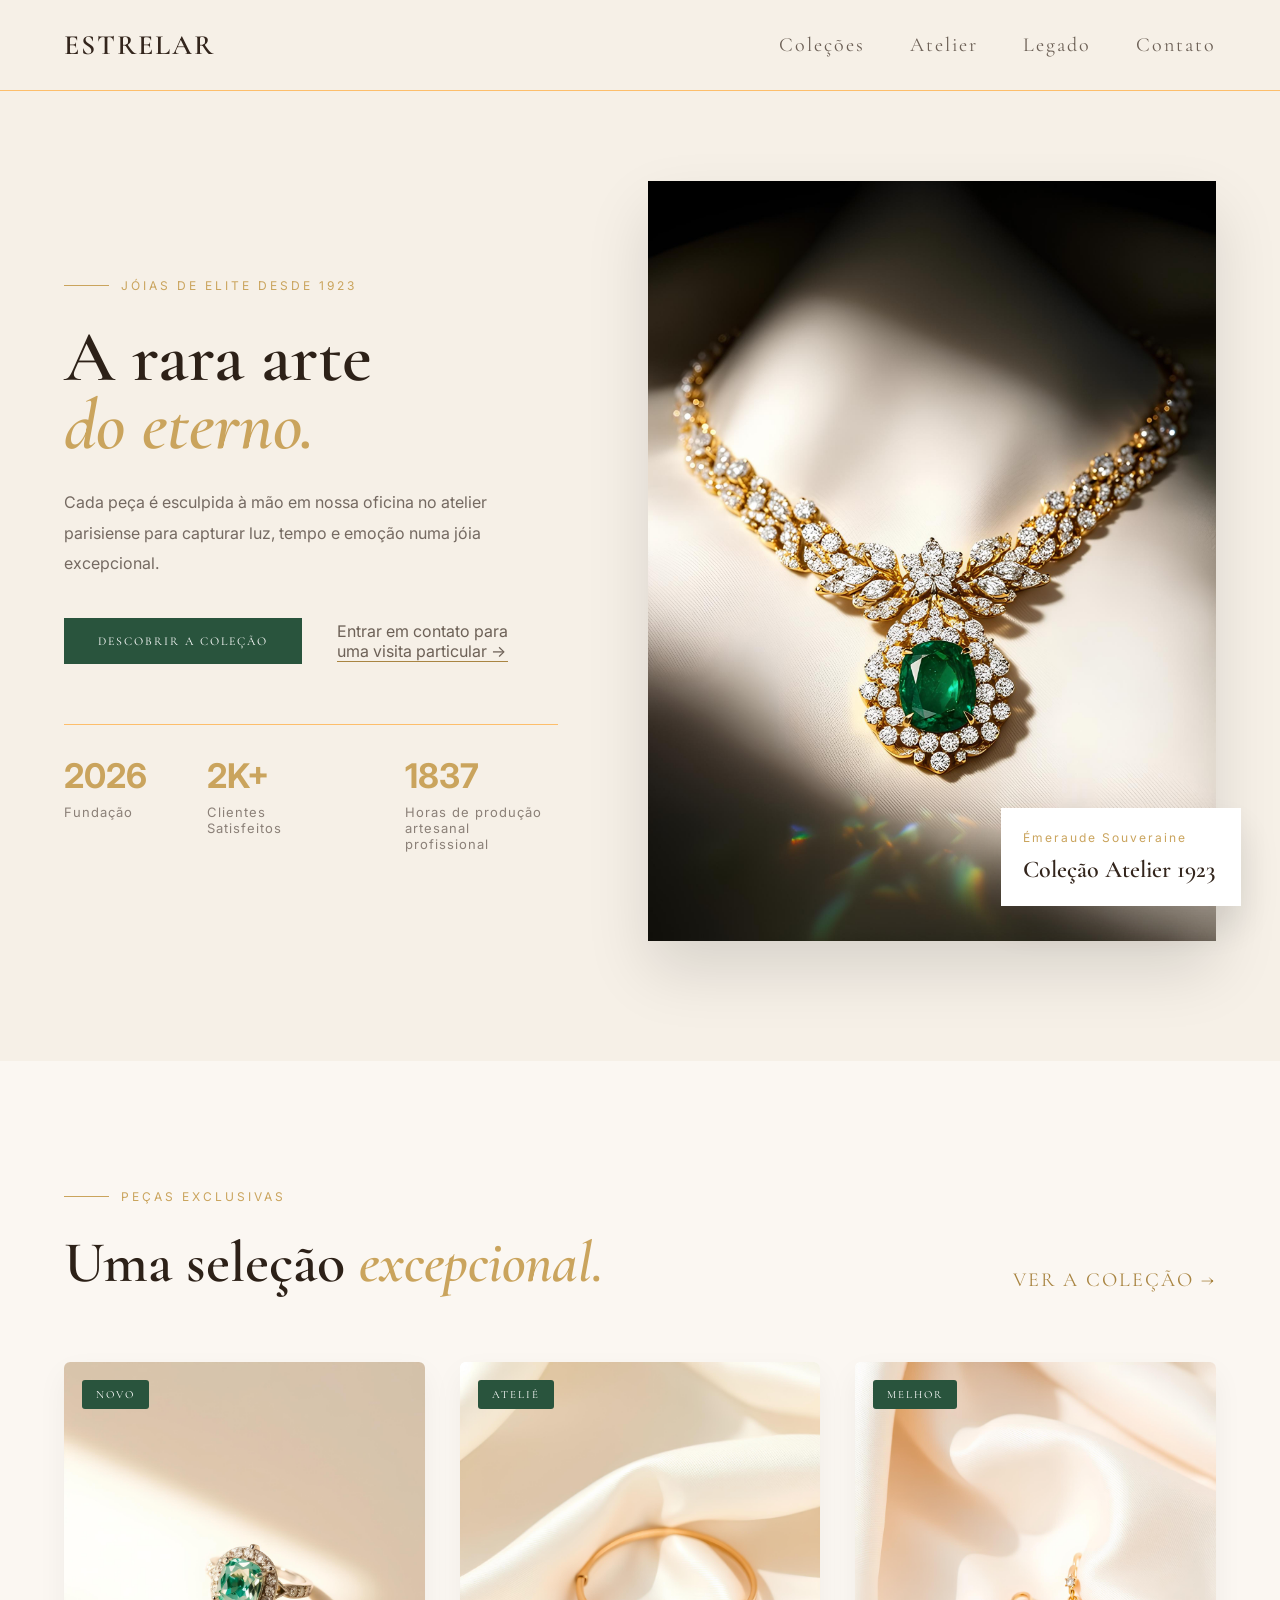
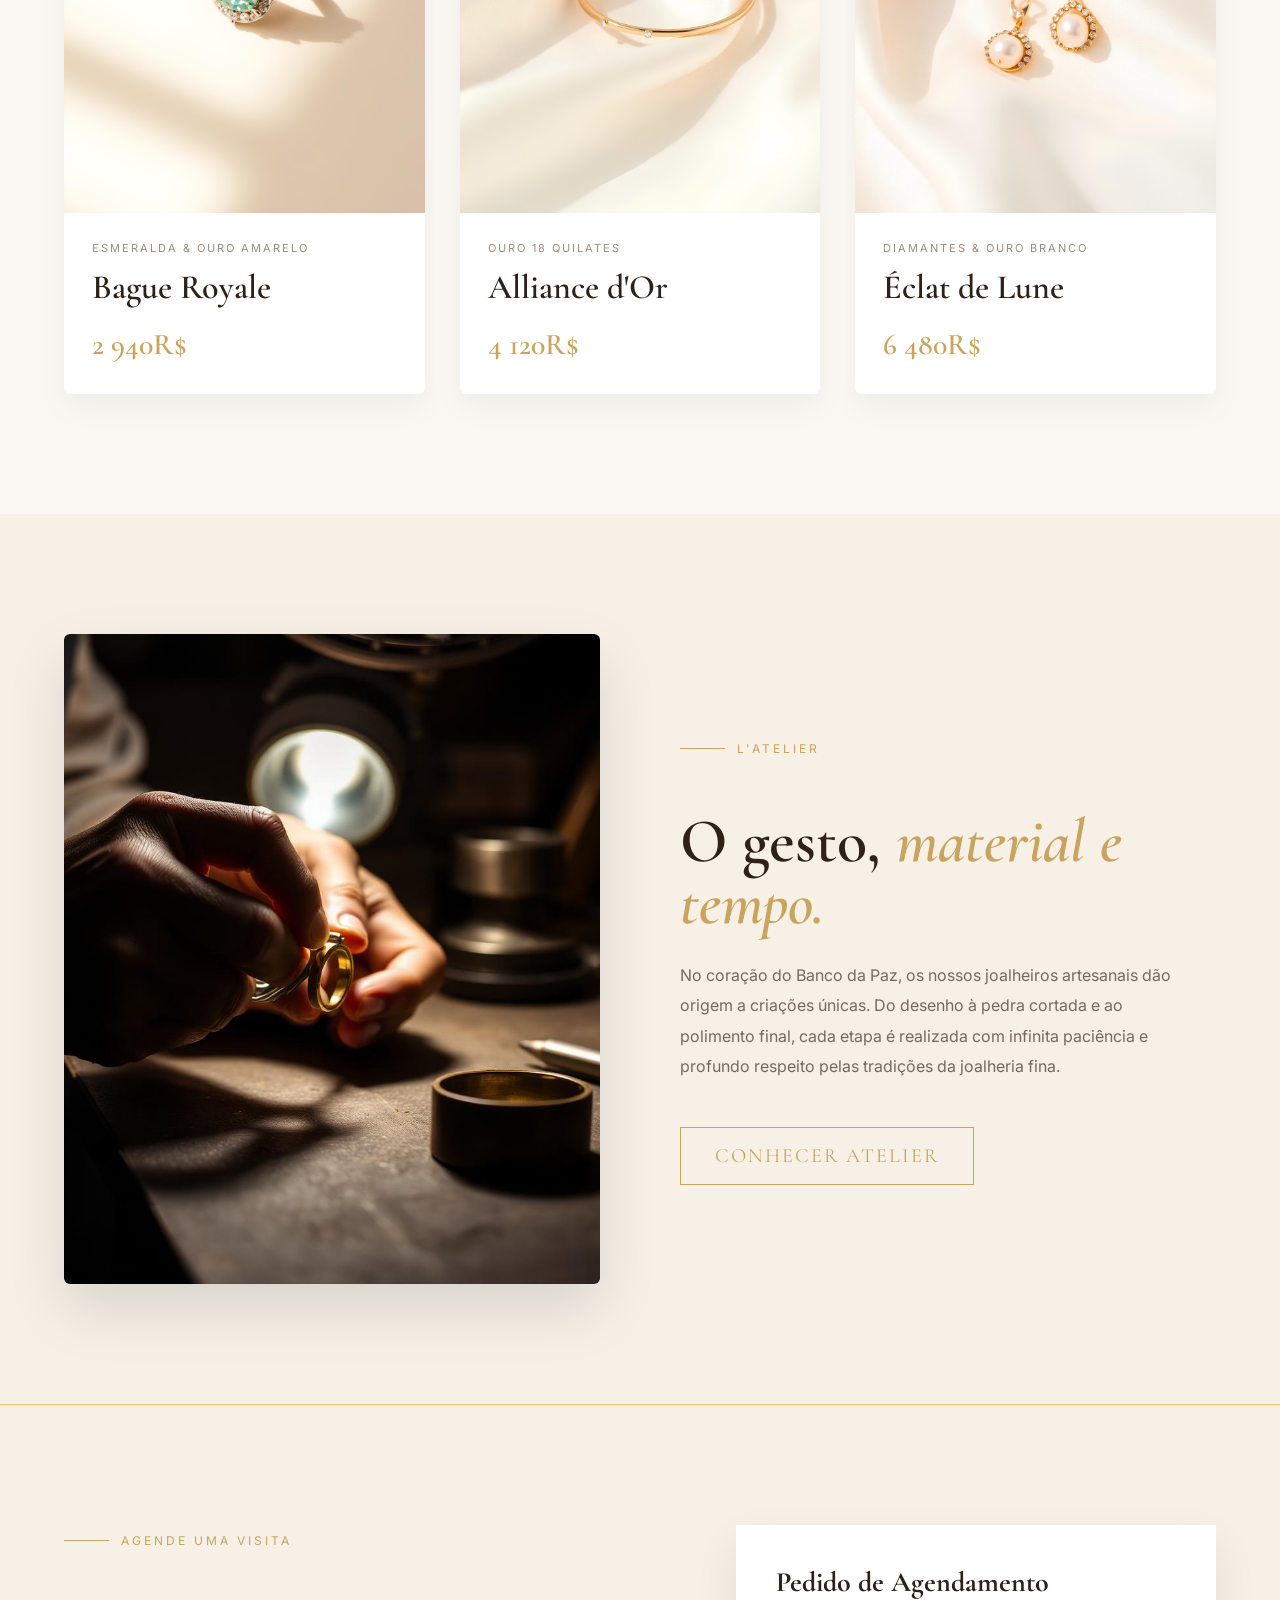
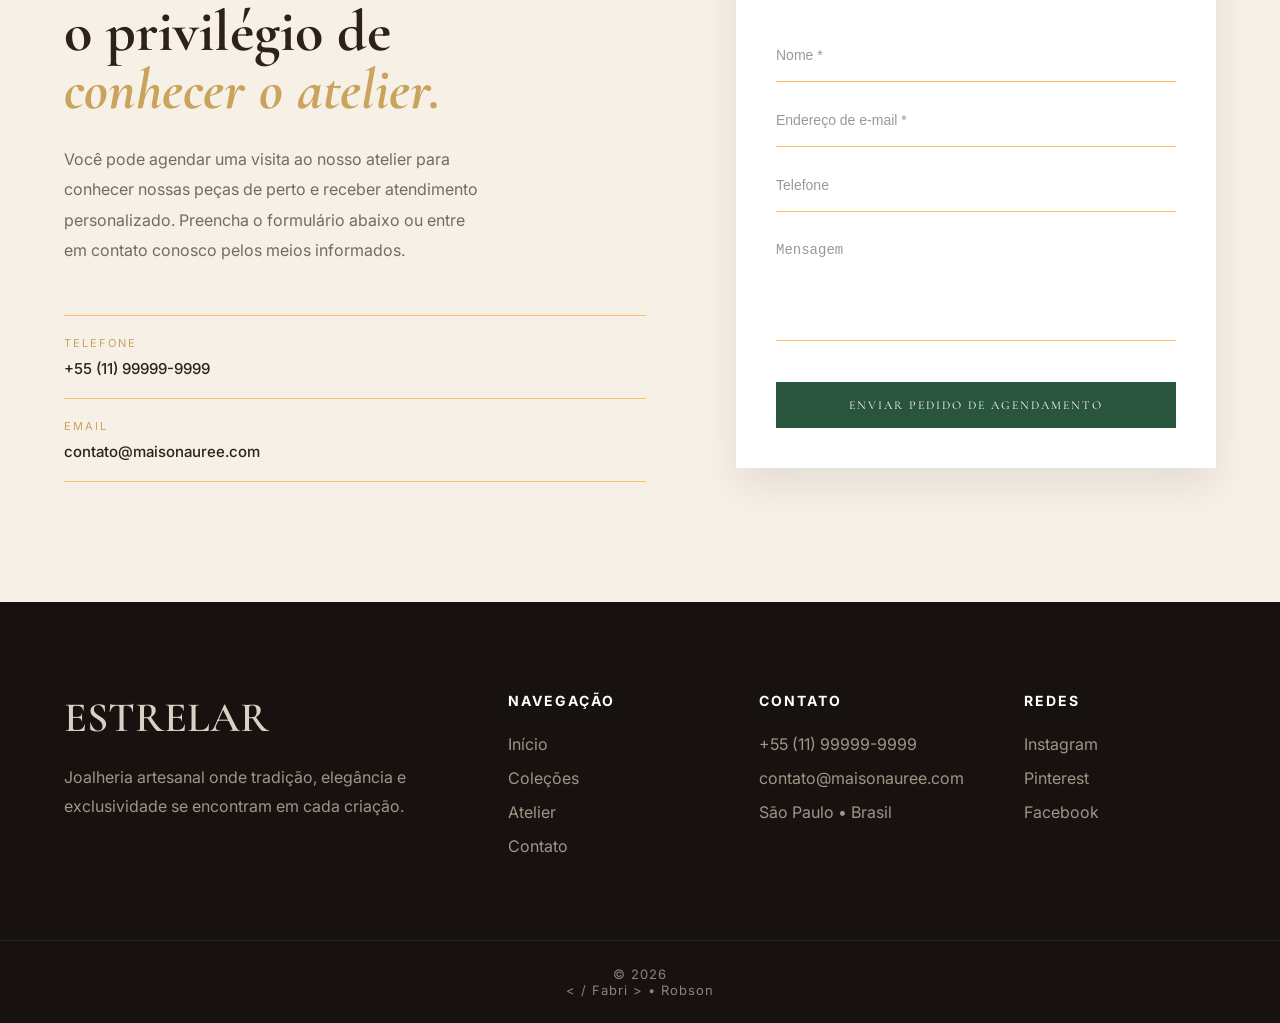
==== index.html @ 6caf1bab "Mudança no nome. coautoria: Maria, Yasmin (feito na escola)" ====
<!DOCTYPE html>
<html lang="pt-BR">

<head>
    <meta charset="UTF-8" />
    <meta name="viewport" content="width=device-width, initial-scale=1.0" />
    <title>Nick Name</title>

    <link rel="preconnect" href="https://fonts.googleapis.com">
    <link rel="preconnect" href="https://fonts.gstatic.com" crossorigin>
    <link
        href="https://fonts.googleapis.com/css2?family=Cormorant+Garamond:wght@400;500;600;700&family=Inter:wght@300;400;500;600&display=swap"
        rel="stylesheet">

    <link rel="stylesheet" href="css/style.css" />
    <link rel="stylesheet" href="css/style2.css" />
    <link rel="stylesheet" href="css/style3.css" />
</head>

<body>

    <!-- HEADER -->
    <header class="header">
        <div class="container nav">
            <h1 class="logo">
                ESTRELAR</span>
            </h1>

            <nav class="menu font">
                <a href="#collection">Coleções</a>
                <a href="#atelier">Atelier</a>
                <a href="#heritage">Legado</a>
                <a href="#contact">Contato</a>
            </nav>

        </div>
    </header>


    <!-- HERO -->
    <section class="hero">
        <div class="container hero-grid">

            <div class="hero-text">
                <span class="eyebrow">JÓIAS DE ELITE DESDE 1923</span>

                <h1>
                    A rara arte<br>
                    <span>do eterno.</span>
                </h1>

                <p>
                    Cada peça é esculpida à mão em nossa oficina no atelier
                    parisiense para capturar luz, tempo e emoção
                    numa jóia excepcional.
                </p>

                <div class="hero-actions">
                    <a href="#collection" class="btn-primary font">
                        DESCOBRIR A COLEÇÃO
                    </a>

                    <a href="#contact" class="link-secondary">
                        Entrar em contato para <br>uma visita particular →
                    </a>
                </div>

                <div class="stats">
                    <div class="stat">
                        <strong>2026</strong>
                        <span>Fundação</span>
                    </div>

                    <div class="stat">
                        <strong>2K+</strong>
                        <span>Clientes Satisfeitos</span>
                    </div>

                    <div class="stat">
                        <strong>1837</strong>
                        <span>Horas de produção<br> artesanal profissional</span>
                    </div>
                </div>
            </div>


            <div class="hero-image">
                <img src="img/colar.jpeg" alt="Collier émeraude et diamants">

                <div class="floating-card">
                    <span>Émeraude Souveraine</span>
                    <strong>Coleção Atelier 1923</strong>
                </div>
            </div>

        </div>
    </section>


    <!-- COLLECTION -->
    <section class="collection" id="collection">
        <div class="container">

            <div class="section-head">
                <div>
                    <span class="eyebrow">PEÇAS EXCLUSIVAS</span>
                    <h2>Uma seleção<span> excepcional.</span></h2>
                </div>

                <a href="atelier.html" class="section-link font">VER A COLEÇÃO →</a>
            </div>


            <div class="products">

                <article class="product-card">
                    <div class="product-image">
                        <img src="img/anel2.jpeg" alt="Bague Royale">
                        <span class="badge font">NOVO</span>
                    </div>

                    <div class="product-info">
                        <small>ESMERALDA &amp; OURO AMARELO</small>
                        <h3>Bague Royale</h3>
                        <span class="price font">2 940R$</span>
                    </div>
                </article>


                <article class="product-card">
                    <div class="product-image">
                        <img src="img/bracelete2.jpeg" alt="Alliance d'Or">
                        <span class="badge font">ATELIÊ</span>
                    </div>

                    <div class="product-info">
                        <small>OURO 18 QUILATES</small>
                        <h3>Alliance d'Or</h3>
                        <span class="price font">4 120R$</span>
                    </div>
                </article>


                <article class="product-card">
                    <div class="product-image">
                        <img src="img/brinco2.jpeg" alt="Éclat de Lune">
                        <span class="badge font">MELHOR</span>
                    </div>

                    <div class="product-info">
                        <small>DIAMANTES &amp; OURO BRANCO</small>
                        <h3>Éclat de Lune</h3>
                        <span class="price font">6 480R$</span>
                    </div>
                </article>

            </div>
        </div>
    </section>


    <!-- ATELIER -->
    <section class="atelier" id="atelier">
        <div class="container atelier-grid">

            <div class="atelier-image">
                <img src="img/oscarala.jpeg" alt="Artisan joaillier travaillant une bague">
            </div>

            <div class="atelier-text">
                <span class="eyebrow">L'ATELIER</span>

                <h2>
                    O gesto,
                    <span> material e tempo.</span>
                </h2>

                <p>
                    No coração do Banco da Paz, os nossos joalheiros artesanais dão origem a criações únicas. Do desenho à pedra cortada e ao polimento final, cada etapa é realizada com infinita paciência e profundo respeito pelas tradições da joalheria fina.
                </p>

                <a href="#contact" class="btn-outline font">CONHECER ATELIER</a>
            </div>

        </div>
    </section>

    <!-- CONTACT -->
    <section class="contact" id="contact">
        <div class="container contact-grid">

            <div class="contact-info">

                <span class="eyebrow">AGENDE UMA VISITA</span>

                <h2>
                    o privilégio de <br>
                    <span>conhecer o atelier.</span>
                </h2>

                <p>
                    Você pode agendar uma visita ao nosso atelier para conhecer nossas peças de perto e receber atendimento personalizado. Preencha o formulário abaixo ou entre em contato conosco pelos meios informados.
                </p>

                <div class="contact-item">
                    <small>TELEFONE</small>
                    <strong>+55 (11) 99999-9999</strong>
                </div>

                <div class="contact-item">
                    <small>EMAIL</small>
                    <strong>contato@maisonauree.com</strong>
                </div>

            </div>

            <div class="contact-form">

                <form>

                    <h3>Pedido de Agendamento</h3>

                    <input type="text" placeholder="Nome *">

                    <input type="email" placeholder="Endereço de e-mail *">

                    <input type="text" placeholder="Telefone">

                    <textarea rows="5" placeholder="Mensagem"></textarea>

                    <button type="submit" class="font">
                        ENVIAR PEDIDO DE AGENDAMENTO
                    </button>

                </form>

            </div>

        </div>
    </section>

    <!-- FOOTER -->
    <footer class="footer">

        <div class="container footer-grid">

            <div class="footer-brand">

                <h2>ESTRELAR</h2>

                <p>
                    Joalheria artesanal onde tradição, elegância e
                    exclusividade se encontram em cada criação.
                </p>

            </div>

            <div class="footer-column">

                <h3>Navegação</h3>

                <a href="#hero">Início</a>
                <a href="#collection">Coleções</a>
                <a href="#atelier">Atelier</a>
                <a href="#contact">Contato</a>

            </div>

            <div class="footer-column">

                <h3>Contato</h3>

                <p>+55 (11) 99999-9999</p>
                <p>contato@maisonauree.com</p>
                <p>São Paulo • Brasil</p>

            </div>

            <div class="footer-column">

                <h3>Redes</h3>

                <a href="https://www.instagram.com" target="_blank">Instagram</a>
                <a href="https://www.pinterest.com" target="_blank">Pinterest</a>
                <a href="https://www.facebook.com" target="_blank">Facebook</a>

            </div>

        </div>

        <div class="footer-bottom">

            <div class="container">

                <p>
                    © 2026 <br> < / Fabri > • Robson
                </p>

            </div>

        </div>

    </footer>

    

</body>

</html>
---- css/style.css ----
@import url('https://fonts.googleapis.com/css2?family=Cormorant+Garamond:wght@400;500;600;700&family=Inter:wght@300;400;500;600&display=swap');

*{
    margin:0;
    padding:0;
    box-sizing:border-box;

}

html{
    scroll-behavior:smooth;
}

body{
    background:#f6f0e7;
    color:#33251c;
    font-family:'Inter',sans-serif;
    overflow-x:hidden;
}

img{
    width:100%;
    display:block;
}

a{
    text-decoration:none;
    color:inherit;
}

ul{
    list-style:none;
}

/*VARIÁVEIS*/

:root{
    --bgnav:rgba(246, 240, 231, 0.85);
    --bg:#f6f0e7;
    --white:#ffffff;
    --gold:#caa45d;
    --gold-dark:#a98542;
    --text:#2d2118;
    --text-light:#756a62;
    --green:#29543d;
    --border:#fdbe6b;
    --font: "Cormorant Garamond",serif;
}

.font{
    font-family:var(--font);
}

/*CONTAINER*/

.container{
    width:1200px;
    max-width:90%;
    margin:auto;
}

/*HEADER*/

.header{

    width:100%;
    background:var(--bgnav);
    border-bottom:1px solid var(--border);
    
    position:sticky;
    top:0;
    z-index:999;

}

.nav{

    height:90px;

    display:flex;
    align-items:center;
    justify-content:space-between;

}

.logo{

    font-family:"Cormorant Garamond",serif;
    font-size:28px;
    letter-spacing:2px;
    font-weight:600;

}

.logo span{

    color:var(--gold);

}

.menu{

    display:flex;
    gap:45px;

}

.menu a{

    font-size:20px;
    letter-spacing:2px;
    color:#6d6157;
    transition:.35s;

}

.menu a:hover{

    color:var(--gold);

}

.btn-nav{

    background:var(--green);
    color:#fff;

    padding:13px 22px;

    border-radius:2px;

    font-size:12px;

    letter-spacing:2px;

    transition:.35s;

}

.btn-nav:hover{

    background:#1d3f2d;

    transform:translateY(-2px);

}

/*HERO*/

.hero{

    padding:90px 0 120px;

}

.hero-grid{

    display:grid;

    grid-template-columns:1fr 1.15fr;

    gap:90px;

    align-items:center;

}

/*TEXTO*/

.eyebrow{

    display:inline-flex;

    align-items:center;

    gap:12px;

    font-size:12px;

    color:var(--gold);

    letter-spacing:3px;

    text-transform:uppercase;

    margin-bottom:30px;

}

.eyebrow::before{

    content:"";

    width:45px;

    height:1px;

    background:var(--gold);

}

.hero h1{

    font-family:"Cormorant Garamond",serif;

    font-size:72px;

    line-height:0.95;

    font-weight:600;

    margin-bottom:28px;

    color:var(--text);

}

.hero h1 span{

    color:var(--gold);

    font-style:italic;

}

.hero p{

    max-width:480px;

    line-height:1.9;

    color:var(--text-light);

    font-size:16px;

    margin-bottom:40px;

}

/*BOTÕES*/

.hero-actions{

    display:flex;

    align-items:center;

    gap:35px;

    margin-bottom:60px;

}

.btn-primary{

    background:var(--green);

    color:#fff;

    padding:16px 34px;

    letter-spacing:2px;

    font-size:12px;

    transition:.35s;

}

.btn-primary:hover{

    background:#1f4130;

    transform:translateY(-3px);

}

.link-secondary{

    color:#6d6157;
    transition:.3s;
    border-bottom:1px solid var(--gold-dark);
}

.link-secondary:hover{

    color:var(--gold);
    transform:translateY(-3px);
}

/*ESTATÍSTICAS*/

.stats{

    display:flex;

    gap:60px;

    padding-top:30px;

    border-top:1px solid var(--border);

}

.stat{

    display:flex;

    flex-direction:column;

    gap:8px;

}

.stat strong{

    /* font-family:"Cormorant Garamond",serif; */

    font-size:34px;

    color:var(--gold);

}

.stat span{

    color:#8b8078;

    font-size:13px;

    letter-spacing:1px;

}

/*FOTO HERO*/

.hero-image{

    position:relative;

}

.hero-image img{

    height:760px;

    object-fit:cover;

    box-shadow:0 30px 60px rgba(0,0,0,.12);

}

/*CARD FLUTUANTE*/

.floating-card{

    position:absolute;

    right:-25px;

    bottom:35px;

    background:#fff;

    padding:22px;

    width:240px;

    box-shadow:0 20px 40px rgba(0,0,0,.12);

}

.floating-card span{

    display:block;

    color:var(--gold);

    font-size:12px;

    letter-spacing:2px;

    margin-bottom:10px;

}

.floating-card strong{

    font-family:"Cormorant Garamond",serif;

    font-size:24px;

    font-weight:600;

}
---- css/style2.css ----
/*COLLECTION*/

.collection{
    padding:120px 0;
    background:#fbf7f2;
}

/* Cabeçalho da seção */

.section-head{
    display:flex;
    justify-content:space-between;
    align-items:flex-end;
    gap:40px;
    margin-bottom:70px;
}

.section-head h2{
    font-family:"Cormorant Garamond",serif;
    font-size:58px;
    font-weight:600;
    line-height:1;
    color:var(--text);
}

.section-head h2 span{
    color:var(--gold);
    font-style:italic;
}

.section-link{
    font-size:20px;
    letter-spacing:2px;
    color:var(--gold-dark);
    transition:.3s;
}

.section-link:hover{
    color:var(--green);
}

/*GRID PRODUTOS*/

.products{
    display:grid;
    grid-template-columns:repeat(3,1fr);
    gap:35px;
}

/*CARD*/

.product-card{

    background:#fff;

    border-radius:6px;

    overflow:hidden;

    transition:.35s;

    box-shadow:0 12px 30px rgba(0,0,0,.05);

}

.product-card:hover{

    transform:translateY(-10px);

    box-shadow:0 25px 60px rgba(0,0,0,.12);

}

/*IMAGEM DO CARD*/

.product-image{

    position:relative;

    overflow:hidden;

    background:#efe5d6;

}

.product-image img{

    width:100%;
    

    object-fit:cover;

    transition:.6s;

}

.product-card:hover img{

    transform:scale(1.08);

}

/*BADGE*/

.badge{

    position:absolute;

    top:18px;
    left:18px;

    background:var(--green);

    color:#fff;

    padding:8px 14px;

    font-size:11px;

    letter-spacing:2px;

    border-radius:3px;

}

/*INFORMAÇÕES*/

.product-info{

    padding:28px;

}

.product-info small{

    display:block;

    color:#9b8d83;

    letter-spacing:2px;

    font-size:11px;

    margin-bottom:12px;

}

.product-info h3{

    font-family:"Cormorant Garamond",serif;

    font-size:34px;

    font-weight:600;

    color:var(--text);

    margin-bottom:18px;

}

.price{

    display:inline-block;

    font-size:30px;

    color:var(--gold);

    font-weight:600;

}

/*HOVER DETALHE*/

.product-card::after{

    content:"";

    display:block;

    width:0;

    height:3px;

    background:var(--gold);

    transition:.4s;

}

.product-card:hover::after{

    width:100%;

}

/*RESPONSIVO DA SEÇÃO*/

@media (max-width:1100px){

    .products{

        grid-template-columns:repeat(2,1fr);

    }

}

@media (max-width:700px){

    .section-head{

        flex-direction:column;
        align-items:flex-start;

    }

    .section-head h2{

        font-size:42px;

    }

    .products{

        grid-template-columns:1fr;

    }

    .product-image img{

        height:360px;

    }

}
---- css/style3.css ----
/*ATELIER*/

.atelier{
    padding:120px 0;
    background:var(--bg);
}

.atelier-grid{
    display:grid;
    grid-template-columns:1fr 1fr;
    gap:80px;
    align-items:center;
}

/*IMAGEM*/

.atelier-image{
    position:relative;
}

.atelier-image img{
    width:100%;
    height:650px;
    object-fit:cover;
    border-radius:6px;
    box-shadow:0 25px 60px rgba(0,0,0,.12);
}

/*TEXTO*/

.atelier-text h2{
    font-family:"Cormorant Garamond",serif;
    font-size:62px;
    line-height:1;
    font-weight:600;
    margin:25px 0;
    color:var(--text);
}

.atelier-text h2 span{
    color:var(--gold);
    font-style:italic;
}

.atelier-text p{
    color:var(--text-light);
    line-height:1.9;
    font-size:16px;
    margin-bottom:45px;
    max-width:520px;
}

.btn-outline{

    display:inline-block;

    border:1px solid var(--gold);

    color:var(--gold);

    padding:16px 34px;

    letter-spacing:2px;

    font-size:20px;

    transition:.35s;

}

.btn-outline:hover{

    background:var(--gold);

    color:#fff;

}

/*FOOTER*/

/*==========================
        FOOTER
==========================*/

.footer{

    background:#17120f;

    color:#d9d0c5;

    padding-top:90px;

}

.footer-grid{

    display:grid;

    grid-template-columns:2fr 1fr 1fr 1fr;

    gap:60px;

    padding-bottom:70px;

}

.footer-brand h2{

    font-family:"Cormorant Garamond",serif;

    font-size:42px;

    font-weight:600;

    margin-bottom:20px;

}

.footer-brand span{

    color:var(--gold);

}

.footer-brand p{

    max-width:360px;

    color:#9f9488;

    line-height:1.8;

}

.footer-column h3{

    color:#fff;

    font-size:14px;

    letter-spacing:2px;

    margin-bottom:25px;

    text-transform:uppercase;

}

.footer-column a,
.footer-column p{

    display:block;

    margin-bottom:14px;

    color:#9f9488;

    transition:.3s;

}

.footer-column a:hover{

    color:var(--gold);

    padding-left:6px;

}

.footer-bottom{

    border-top:1px solid rgba(255,255,255,.08);

    padding:25px 0;

    text-align:center;

}

.footer-bottom p{

    color:#8d8278;

    font-size:13px;

    letter-spacing:1px;

}



/*SCROLLBAR*/

::-webkit-scrollbar{
    width:10px;
}

::-webkit-scrollbar-track{
    background:#efe5d6;
}

::-webkit-scrollbar-thumb{
    background:var(--gold);
    border-radius:20px;
}

::-webkit-scrollbar-thumb:hover{
    background:var(--gold-dark);
}

/*ANIMAÇÕES*/

.hero-text,
.hero-image,
.product-card,
.atelier-image,
.atelier-text{

    animation:fadeUp .9s ease both;

}

.product-card:nth-child(2){
    animation-delay:.15s;
}

.product-card:nth-child(3){
    animation-delay:.3s;
}

@keyframes fadeUp{

    from{
        opacity:0;
        transform:translateY(40px);
    }

    to{
        opacity:1;
        transform:translateY(0);
    }

}


/*======================================
=            CONTACT                  =
======================================*/

.contact{

    padding:120px 0;

    background:#f6f0e7;

    border-top:1px solid var(--border);

}

.contact-grid{

    display:grid;

    grid-template-columns:1fr 480px;

    gap:90px;

    align-items:start;

}

.contact-info h2{

    font-family:"Cormorant Garamond",serif;

    font-size:58px;

    line-height:1;

    margin:25px 0;

    color:var(--text);

}

.contact-info h2 span{

    color:var(--gold);

    font-style:italic;

}

.contact-info p{

    color:var(--text-light);

    line-height:1.9;

    max-width:420px;

    margin-bottom:50px;

}

.contact-item{

    padding:20px 0;

    border-top:1px solid var(--border);

}

.contact-item:last-child{

    border-bottom:1px solid var(--border);

}

.contact-item small{

    display:block;

    color:var(--gold);

    letter-spacing:2px;

    font-size:11px;

    margin-bottom:8px;

}

.contact-item strong{

    font-size:15px;

    color:var(--text);

    font-weight:500;

}

/*========================*/

.contact-form{

    background:#fff;

    padding:40px;

    box-shadow:0 18px 40px rgba(0,0,0,.08);

}

.contact-form h3{

    font-family:"Cormorant Garamond",serif;

    font-size:28px;

    margin-bottom:30px;

    color:var(--text);

}

.contact-form input,
.contact-form textarea{

    width:100%;

    border:none;

    border-bottom:1px solid var(--border);

    background:transparent;

    padding:18px 0;

    margin-bottom:12px;

    font-size:14px;

    outline:none;

    color:var(--text);

}

.contact-form input::placeholder,
.contact-form textarea::placeholder{

    color:#999;

}

.contact-form textarea{

    resize:none;

}

.contact-form button{

    width:100%;

    margin-top:25px;

    background:var(--green);

    color:#fff;

    border:none;

    padding:16px;

    cursor:pointer;

    letter-spacing:2px;

    font-size:12px;

    transition:.3s;

}

.contact-form button:hover{

    background:#1d3f2d;

}




/*RESPONSIVIDADE*/

@media (max-width:1100px){

    .hero-grid,
    .atelier-grid{

        grid-template-columns:1fr;
        gap:60px;

    }

    .hero-image{
        order:-1;
    }

    .hero-image img{
        height:600px;
    }

    .atelier-image img{
        height:520px;
    }

}

@media (max-width:900px){

    .nav{

        flex-direction:column;
        height:auto;
        padding:25px 0;
        gap:20px;

    }

    .menu{

        gap:20px;
        flex-wrap:wrap;
        justify-content:center;

    }

    .hero{

        padding:70px 0;

    }

    .hero h1{

        font-size:56px;

    }

    .stats{

        flex-wrap:wrap;
        gap:30px;

    }

    .section-head h2{

        font-size:48px;

    }

    .atelier-text h2{

        font-size:50px;

    }

}

@media (max-width:600px){

    .hero h1{

        font-size:42px;

    }

    .hero-actions{

        flex-direction:column;
        align-items:flex-start;
        gap:20px;

    }

    .hero-image img{

        height:420px;

    }

    .floating-card{

        position:static;
        width:100%;
        margin-top:20px;

    }

    .atelier-image img{

        height:400px;

    }

    .atelier-text h2{

        font-size:40px;

    }

    .footer-content{

        flex-direction:column;
        text-align:center;

    }

    .footer-links{

        justify-content:center;
        flex-wrap:wrap;

    }

}

@media(max-width:900px){

    .contact-grid{

        grid-template-columns:1fr;

    }

    .contact-info h2{

        font-size:46px;

    }

}

@media(max-width:900px){

    .footer-grid{

        grid-template-columns:1fr;
        gap:40px;

    }

}
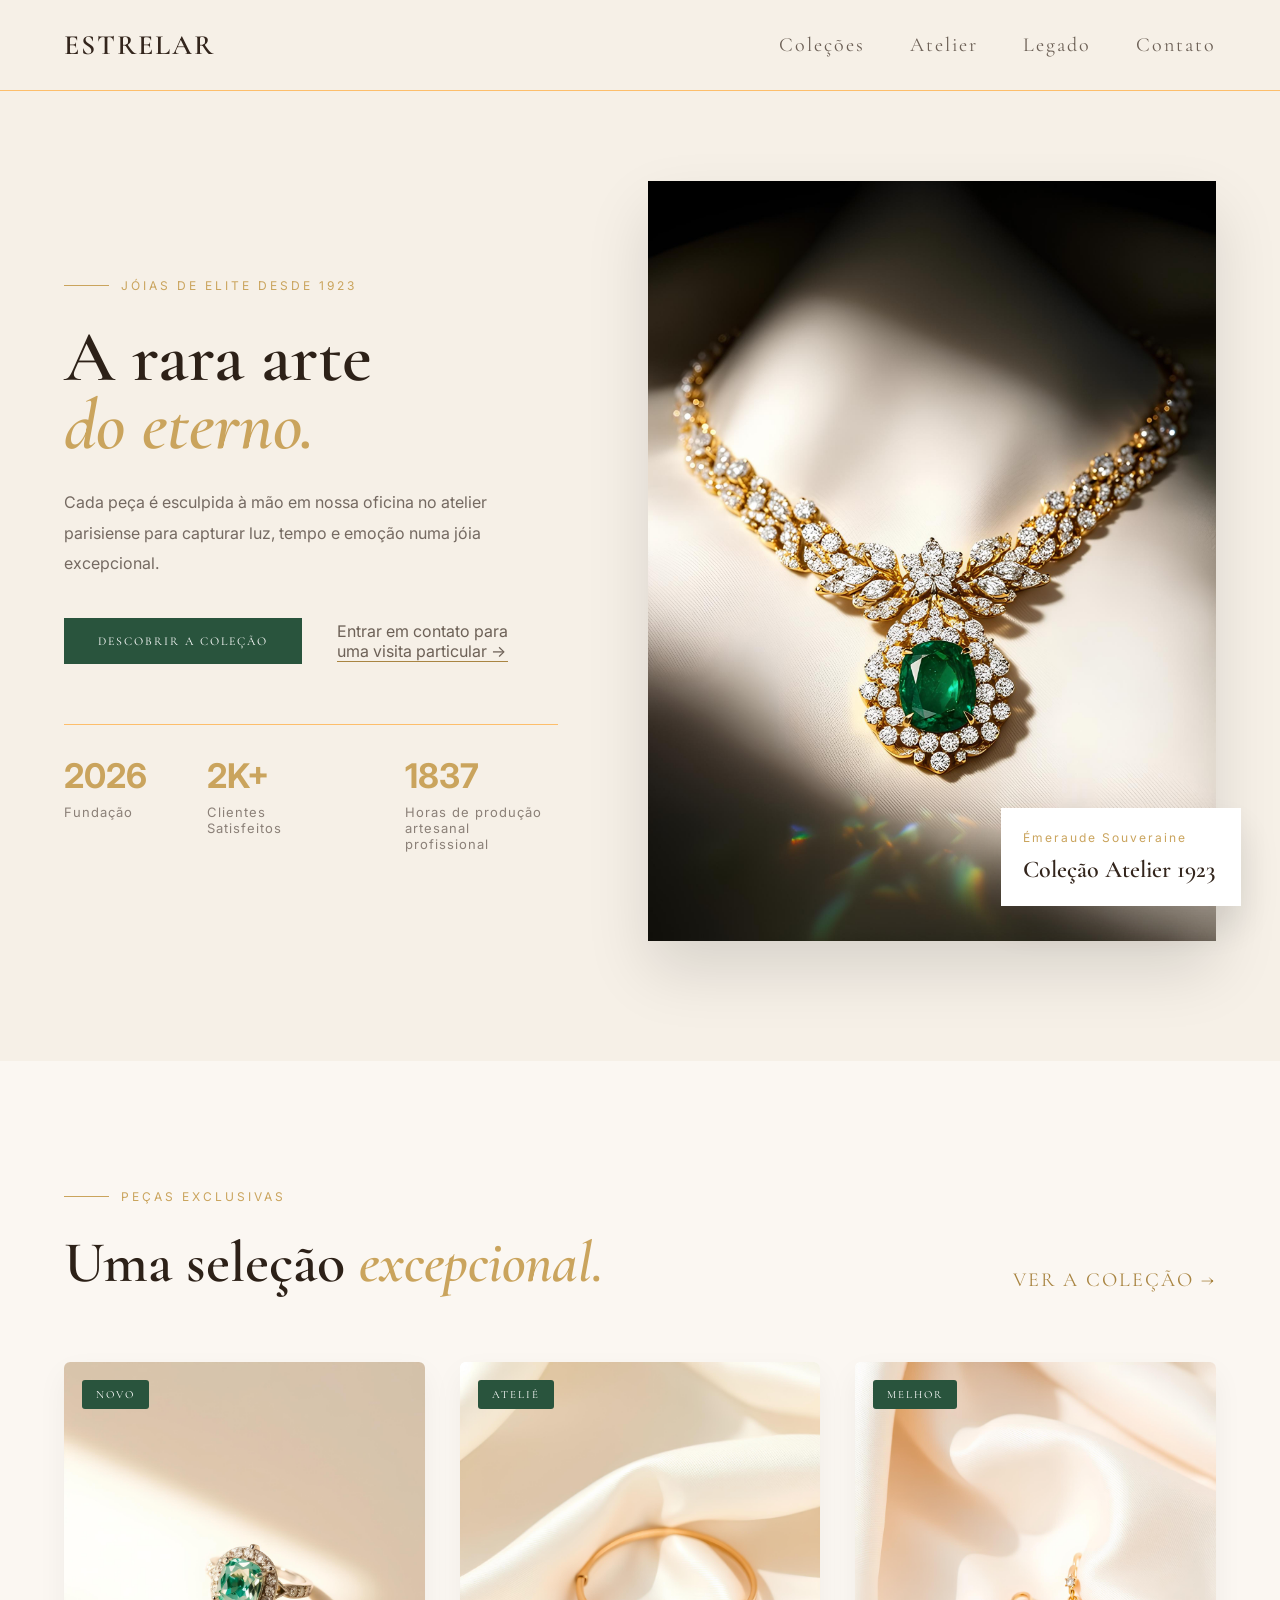
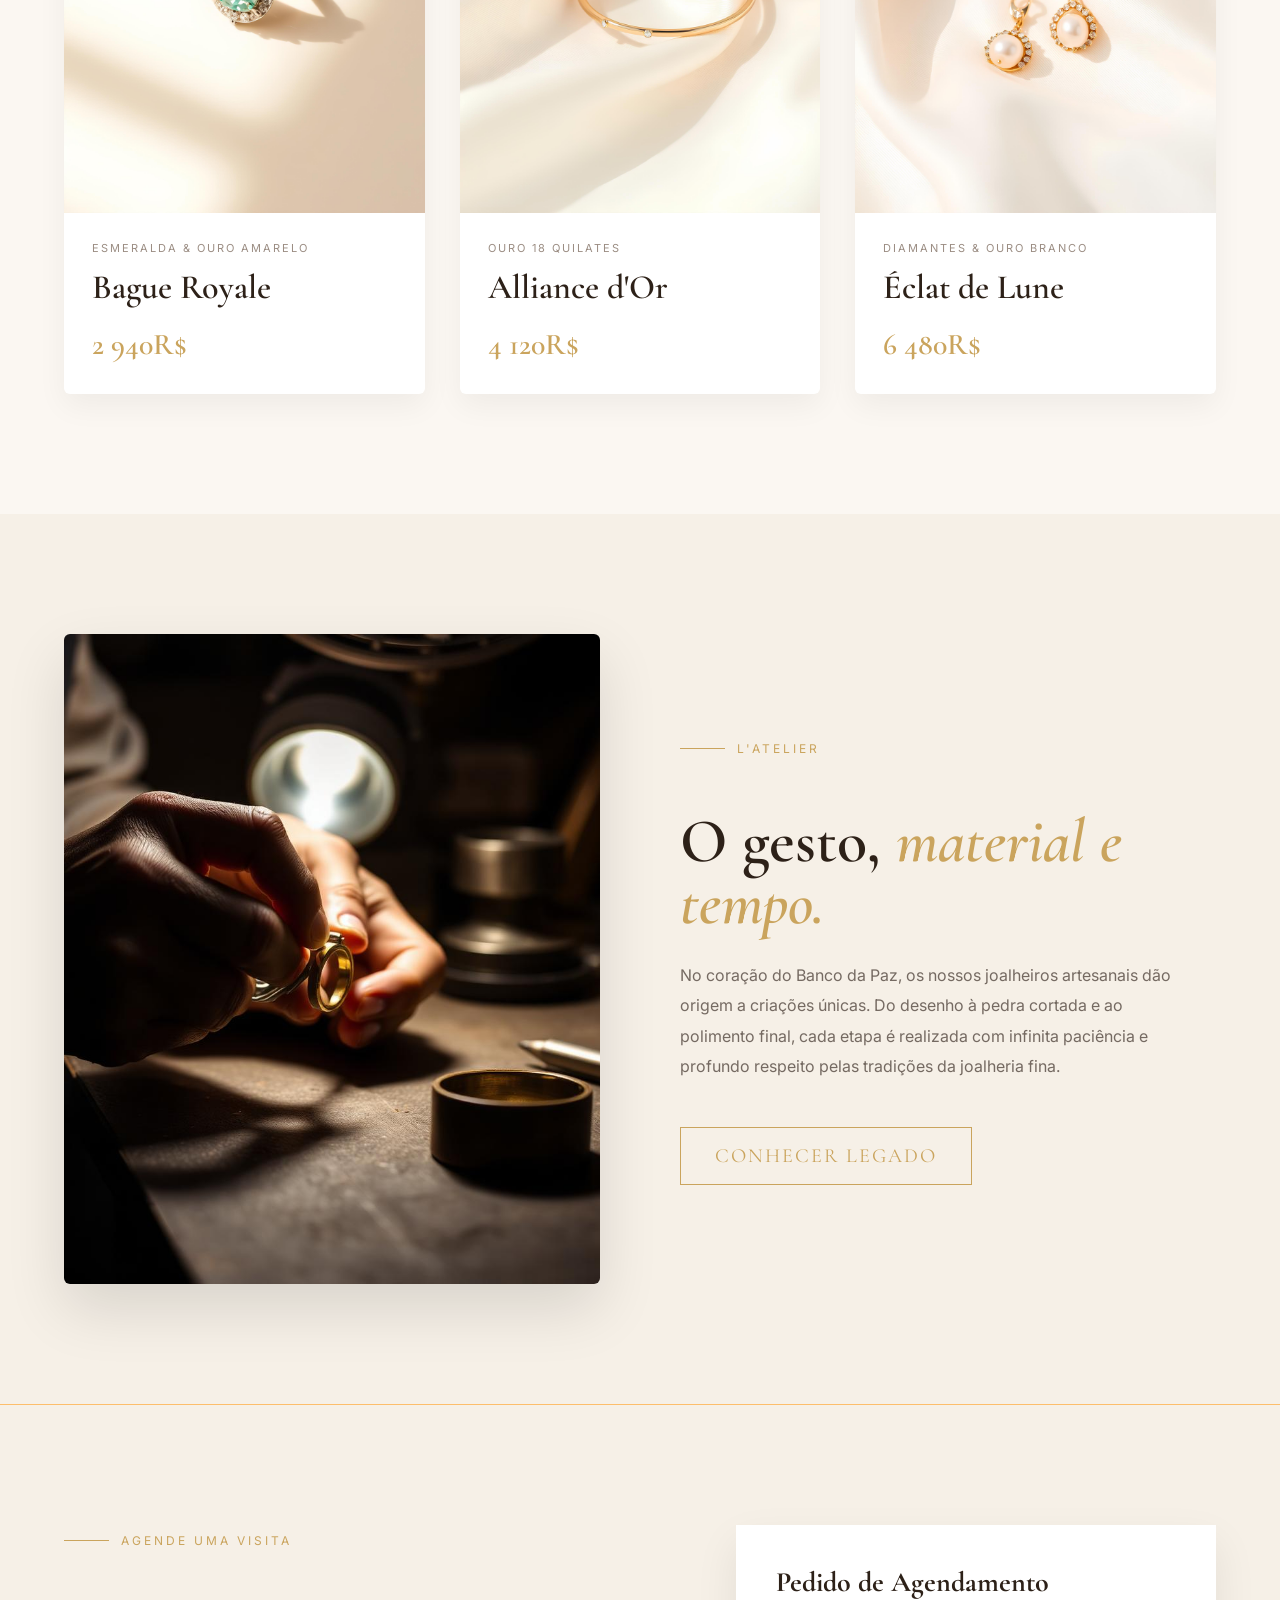
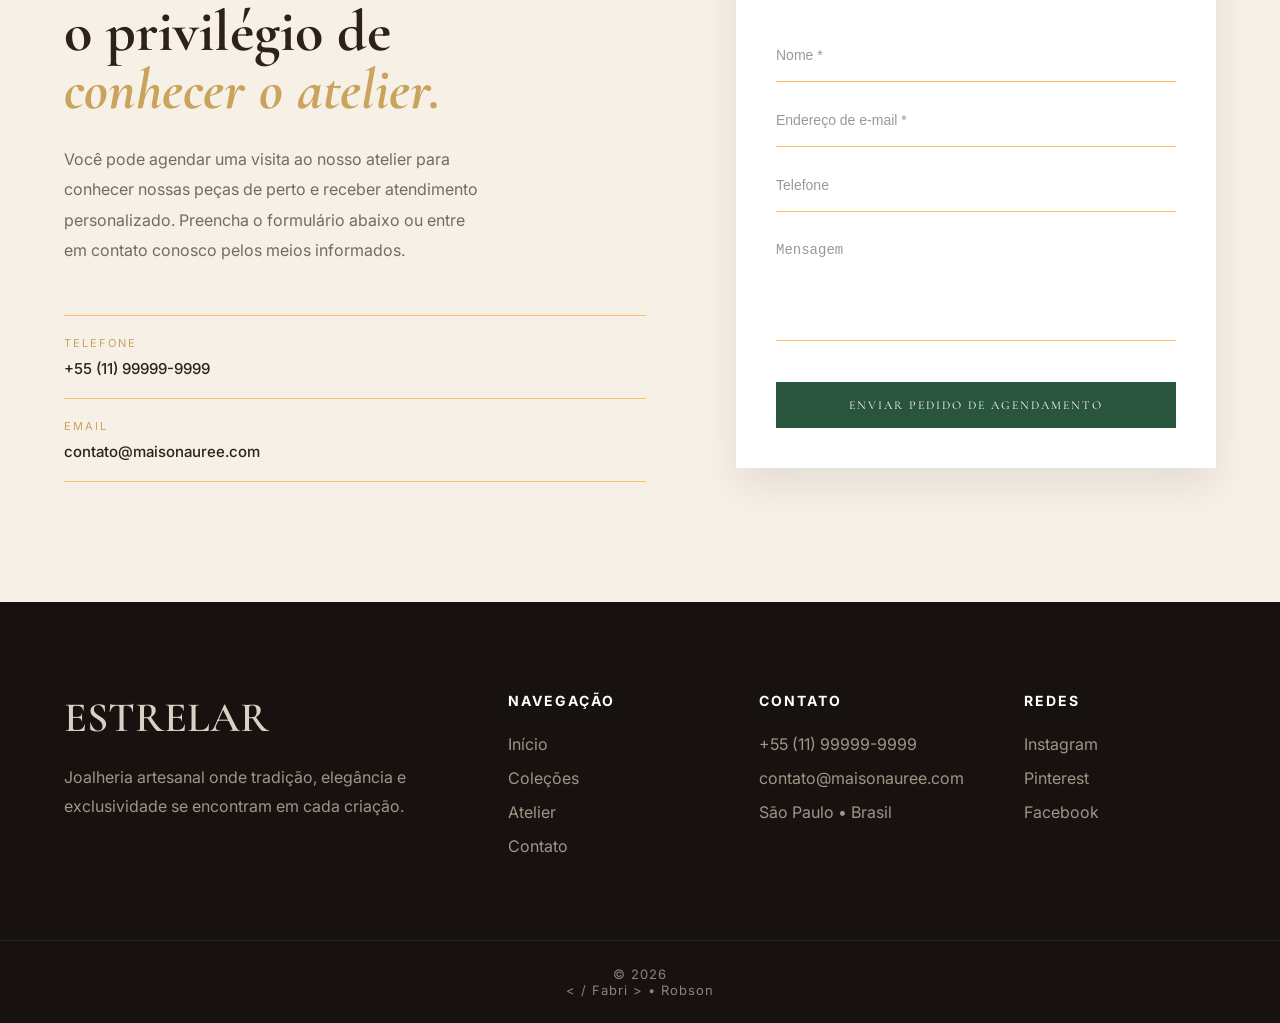
==== commit cc509e18: "iniciamos a montar a pagina legado. Co-authored-by: Robson Cardoso, Maria Eduarda, Yasmin" ====
--- a/index.html
+++ b/index.html
@@ -4,7 +4,7 @@
 <head>
     <meta charset="UTF-8" />
     <meta name="viewport" content="width=device-width, initial-scale=1.0" />
-    <title>Nick Name</title>
+    <title>ESTRELAR</title>
 
     <link rel="preconnect" href="https://fonts.googleapis.com">
     <link rel="preconnect" href="https://fonts.gstatic.com" crossorigin>
@@ -29,7 +29,7 @@
             <nav class="menu font">
                 <a href="#collection">Coleções</a>
                 <a href="#atelier">Atelier</a>
-                <a href="#heritage">Legado</a>
+                <a href="#legado">Legado</a>
                 <a href="#contact">Contato</a>
             </nav>
 
@@ -179,7 +179,7 @@
                     No coração do Banco da Paz, os nossos joalheiros artesanais dão origem a criações únicas. Do desenho à pedra cortada e ao polimento final, cada etapa é realizada com infinita paciência e profundo respeito pelas tradições da joalheria fina.
                 </p>
 
-                <a href="#contact" class="btn-outline font">CONHECER ATELIER</a>
+                <a href="legado.html" class="btn-outline font">CONHECER LEGADO</a>
             </div>
 
         </div>
--- a/css/style2.css
+++ b/css/style2.css
@@ -195,6 +195,20 @@
 
 }
 
+
+.legado-p{
+    font-family: var(--font);
+    text-decoration: bold;
+    font-size: 1.8rem;
+    
+}
+
+.legad{
+    padding: 0;
+}
+
+
+
 /*RESPONSIVO DA SEÇÃO*/
 
 @media (max-width:1100px){
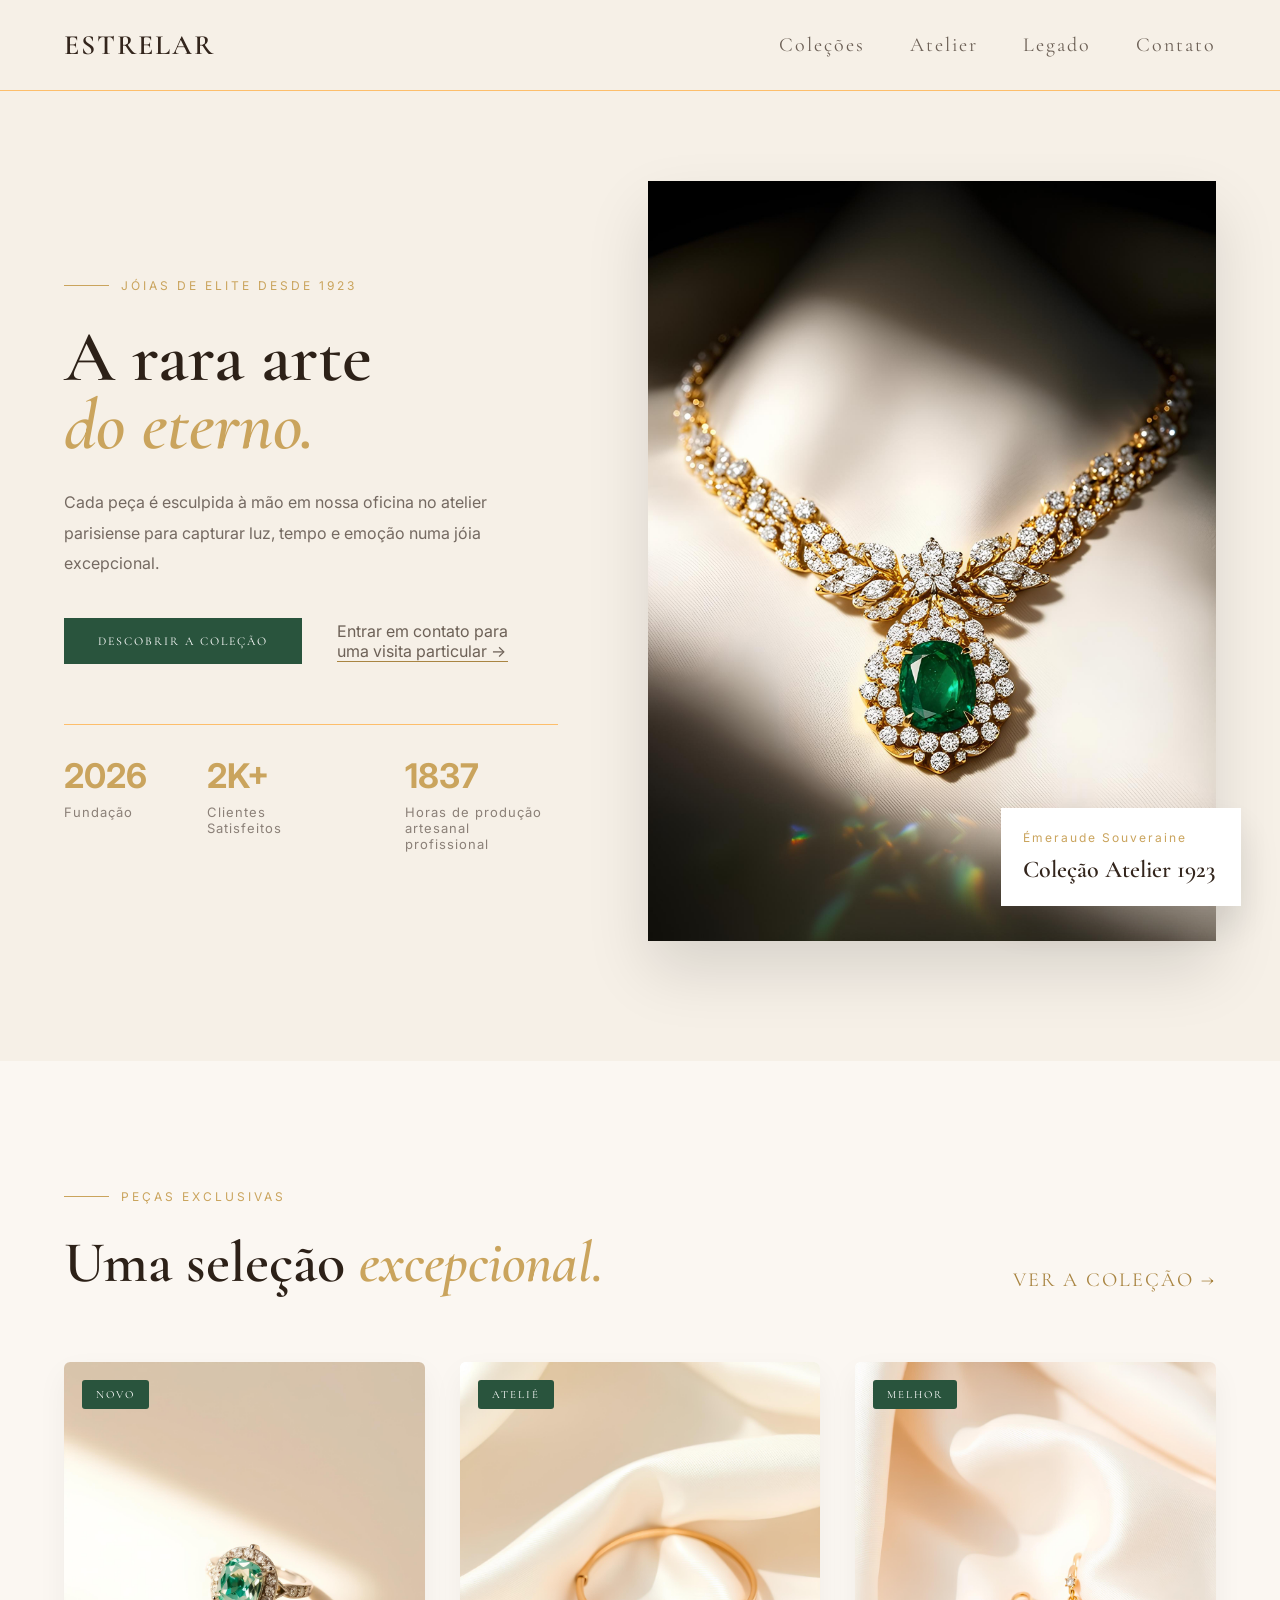
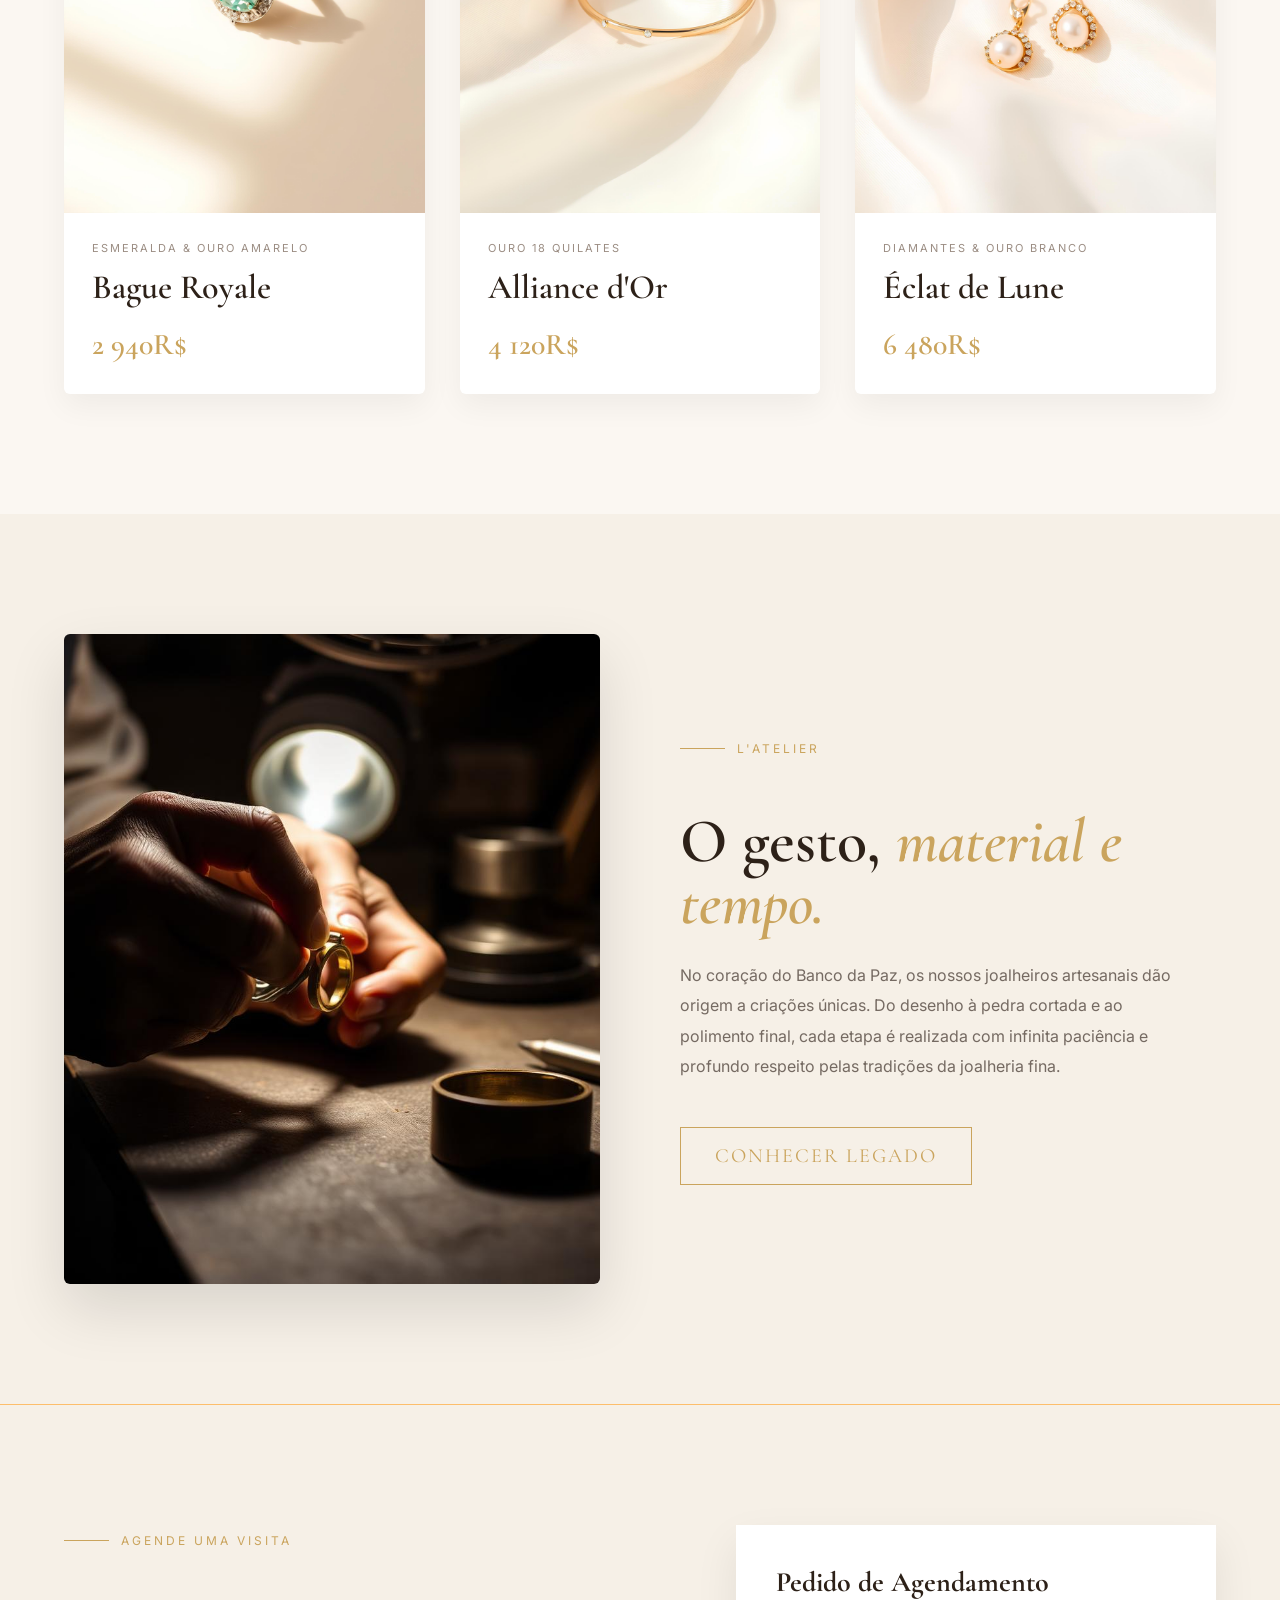
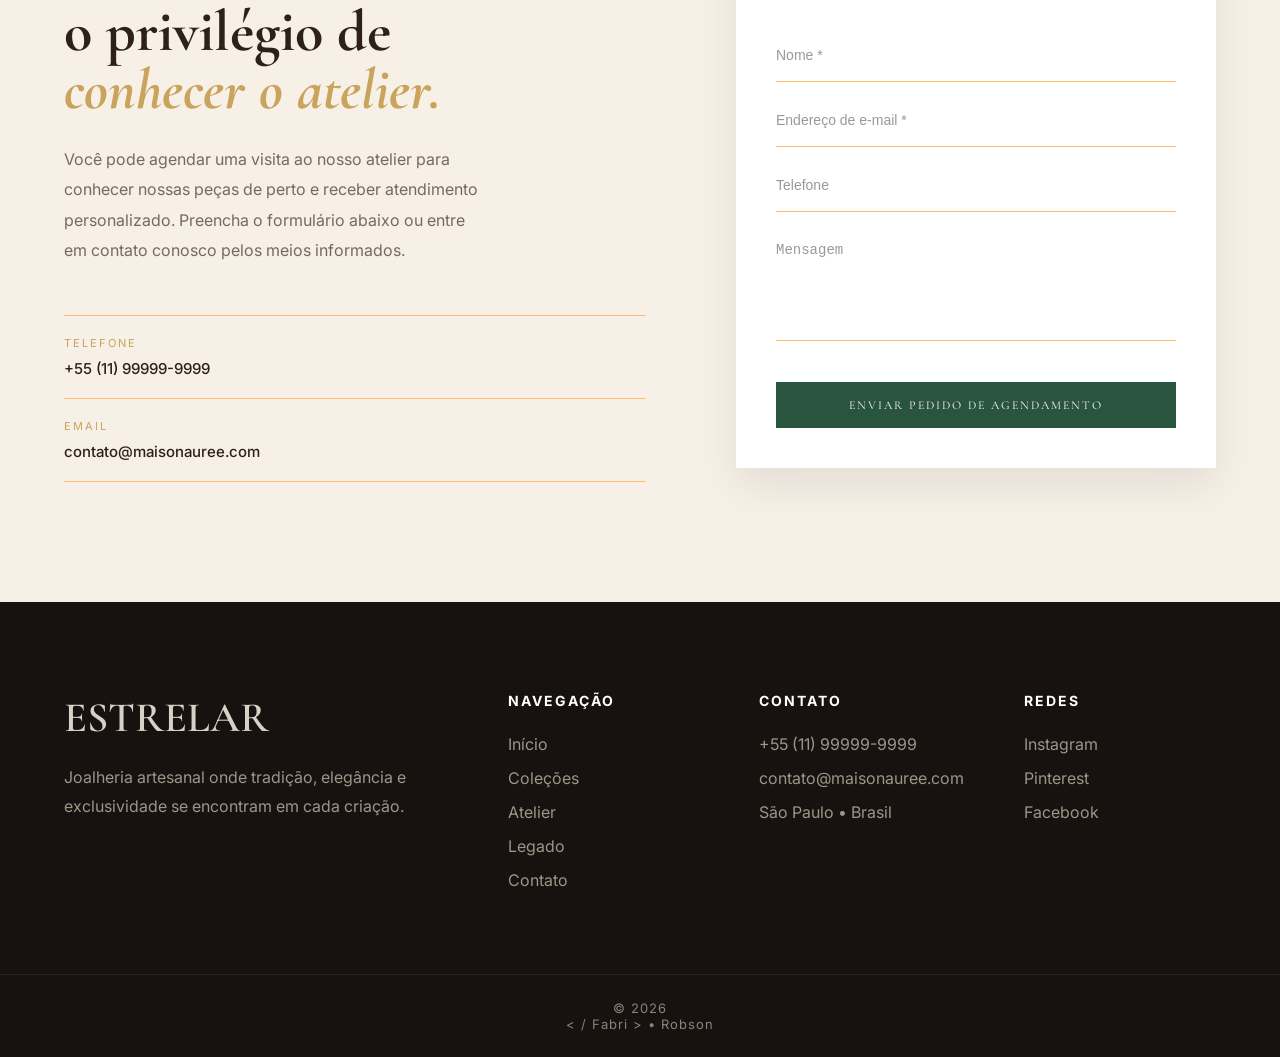
==== commit 1637d9ec: "finalizamos o legado, criamos outro css para a pagina e ajeitamos algumas animaçoes de hover. Co-aut" ====
--- a/index.html
+++ b/index.html
@@ -29,7 +29,7 @@
             <nav class="menu font">
                 <a href="#collection">Coleções</a>
                 <a href="#atelier">Atelier</a>
-                <a href="#legado">Legado</a>
+                <a href="legado.html">Legado</a>
                 <a href="#contact">Contato</a>
             </nav>
 
@@ -38,7 +38,7 @@
 
 
     <!-- HERO -->
-    <section class="hero">
+    <section class="hero" id="hero">
         <div class="container hero-grid">
 
             <div class="hero-text">
@@ -259,10 +259,11 @@
 
                 <h3>Navegação</h3>
 
-                <a href="#hero">Início</a>
-                <a href="#collection">Coleções</a>
-                <a href="#atelier">Atelier</a>
-                <a href="#contact">Contato</a>
+                <a href="index.html#hero">Início</a>
+                <a href="atelier.html">Coleções</a>
+                <a href="index.html#atelier">Atelier</a>
+                <a href="legado.html">Legado</a>
+                <a href="index.html#contact">Contato</a>
 
             </div>
 
--- a/css/style.css
+++ b/css/style.css
@@ -392,4 +392,74 @@
 
     font-weight:600;
 
+}
+
+@media (max-width: 768px){
+
+    .nav{
+        height:auto;
+        flex-direction:column;
+        justify-content:center;
+        padding:20px 0;
+        gap:18px;
+    }
+
+    .menu{
+        gap:14px 20px;
+        flex-wrap:wrap;
+        justify-content:center;
+    }
+
+    .menu a{
+        font-size:16px;
+        letter-spacing:1px;
+    }
+
+    .hero{
+        padding:60px 0 80px;
+    }
+
+    .hero-grid{
+        grid-template-columns:1fr;
+        gap:40px;
+    }
+
+    .hero-text{
+        text-align:left;
+    }
+
+    .hero h1{
+        font-size:48px;
+    }
+
+    .hero p{
+        max-width:none;
+    }
+
+    .hero-actions{
+        flex-direction:column;
+        align-items:flex-start;
+        gap:18px;
+        margin-bottom:40px;
+    }
+
+    .stats{
+        flex-wrap:wrap;
+        gap:24px 30px;
+    }
+
+    .stat strong{
+        font-size:28px;
+    }
+
+    .hero-image img{
+        height:440px;
+    }
+
+    .floating-card{
+        position:static;
+        width:100%;
+        margin-top:18px;
+    }
+
 }
--- a/css/style2.css
+++ b/css/style2.css
@@ -248,4 +248,43 @@
 
     }
 
+}
+
+@media (max-width: 768px){
+
+    .collection{
+        padding:90px 0;
+    }
+
+    .section-head{
+        flex-direction:column;
+        align-items:flex-start;
+        margin-bottom:40px;
+    }
+
+    .section-head h2{
+        font-size:42px;
+    }
+
+    .products{
+        grid-template-columns:1fr;
+        gap:24px;
+    }
+
+    .product-info{
+        padding:22px;
+    }
+
+    .product-info h3{
+        font-size:28px;
+    }
+
+    .price{
+        font-size:24px;
+    }
+
+    .product-image img{
+        height:320px;
+    }
+
 }
--- a/css/style3.css
+++ b/css/style3.css
@@ -595,4 +595,67 @@
 
     }
 
+}
+
+@media (max-width: 768px){
+
+    .nav{
+        flex-direction:column;
+        height:auto;
+        padding:24px 0;
+        gap:18px;
+    }
+
+    .menu{
+        gap:10px 16px;
+        justify-content:center;
+        flex-wrap:wrap;
+    }
+
+    .menu a{
+        font-size:16px;
+        letter-spacing:1px;
+    }
+
+    .hero h1{
+        font-size:40px;
+    }
+
+    .hero-actions{
+        flex-direction:column;
+        align-items:flex-start;
+        gap:18px;
+    }
+
+    .stats{
+        display:grid;
+        grid-template-columns:1fr;
+        gap:18px;
+    }
+
+    .atelier-grid,
+    .contact-grid{
+        grid-template-columns:1fr;
+        gap:40px;
+    }
+
+    .atelier-image img,
+    .hero-image img{
+        height:360px;
+    }
+
+    .atelier-text h2,
+    .contact-info h2{
+        font-size:40px;
+    }
+
+    .contact-form{
+        padding:24px 20px;
+    }
+
+    .footer-grid{
+        grid-template-columns:1fr;
+        gap:28px;
+    }
+
 }
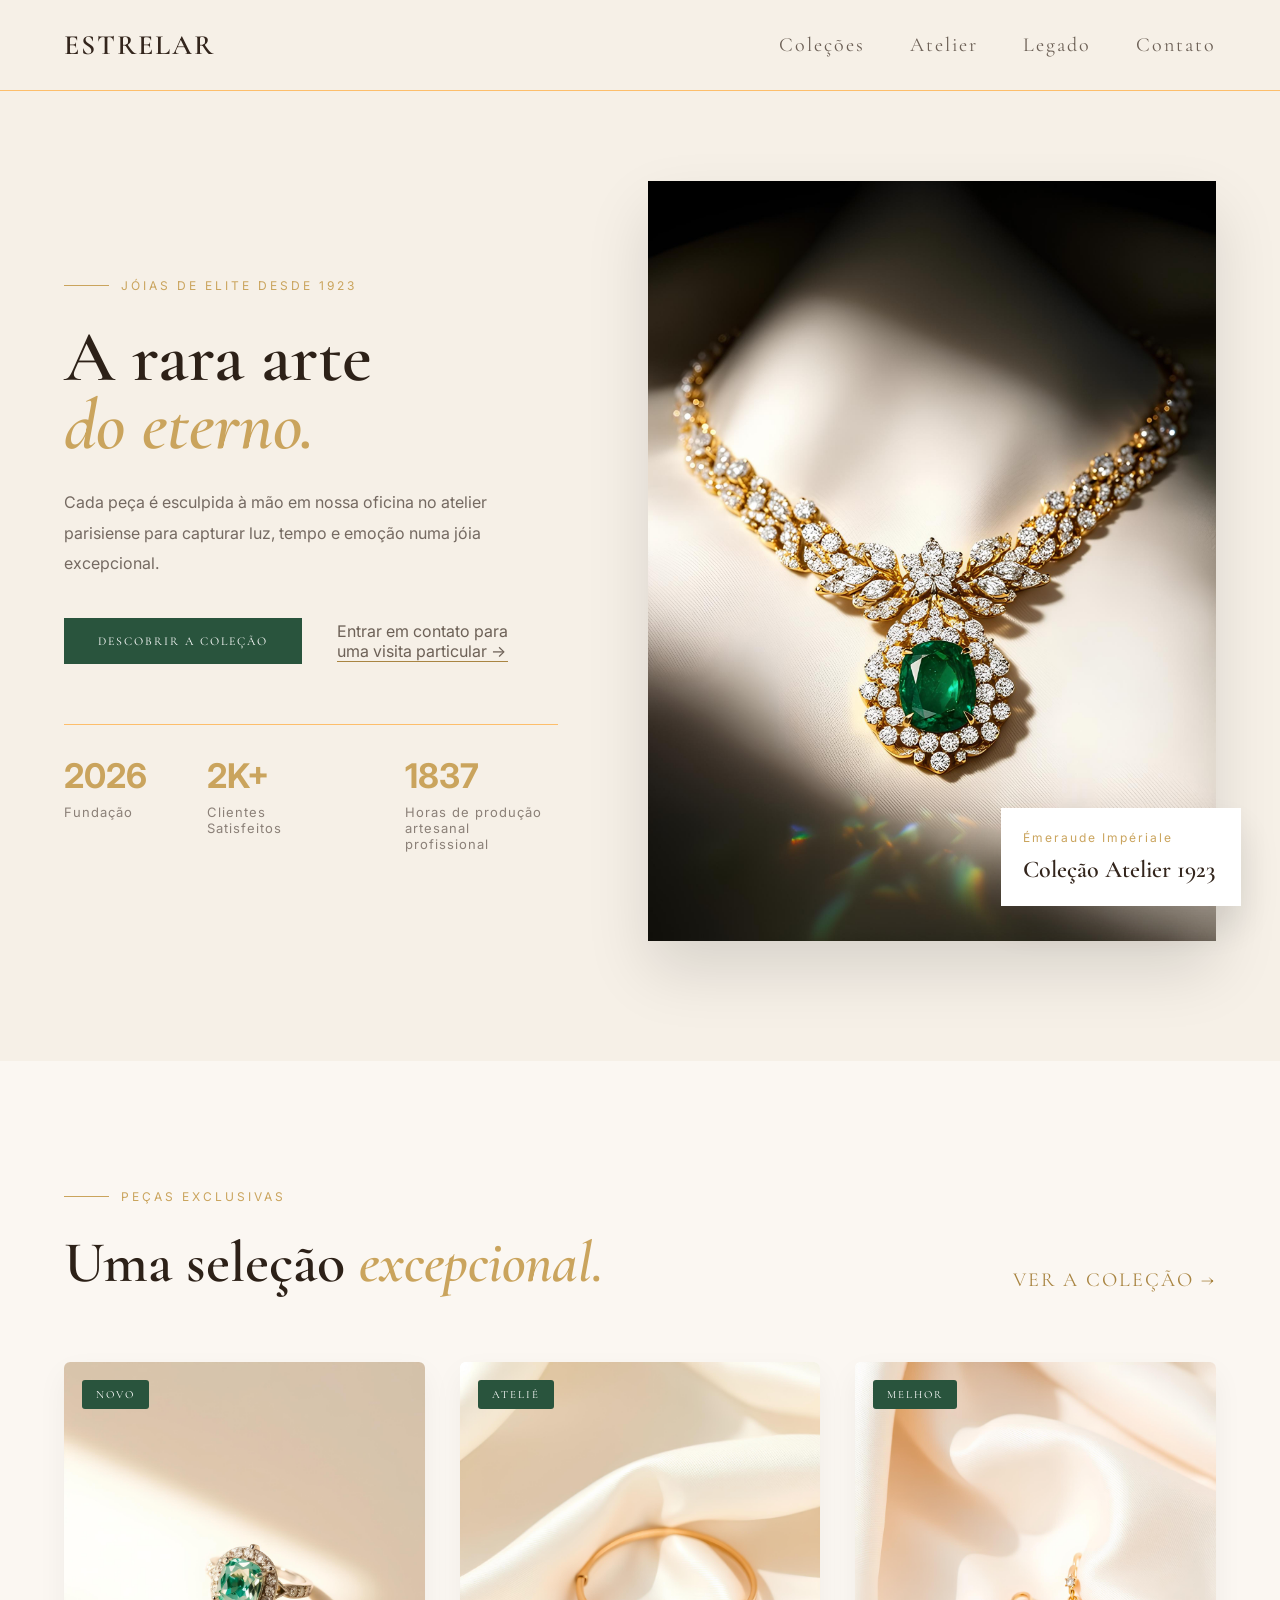
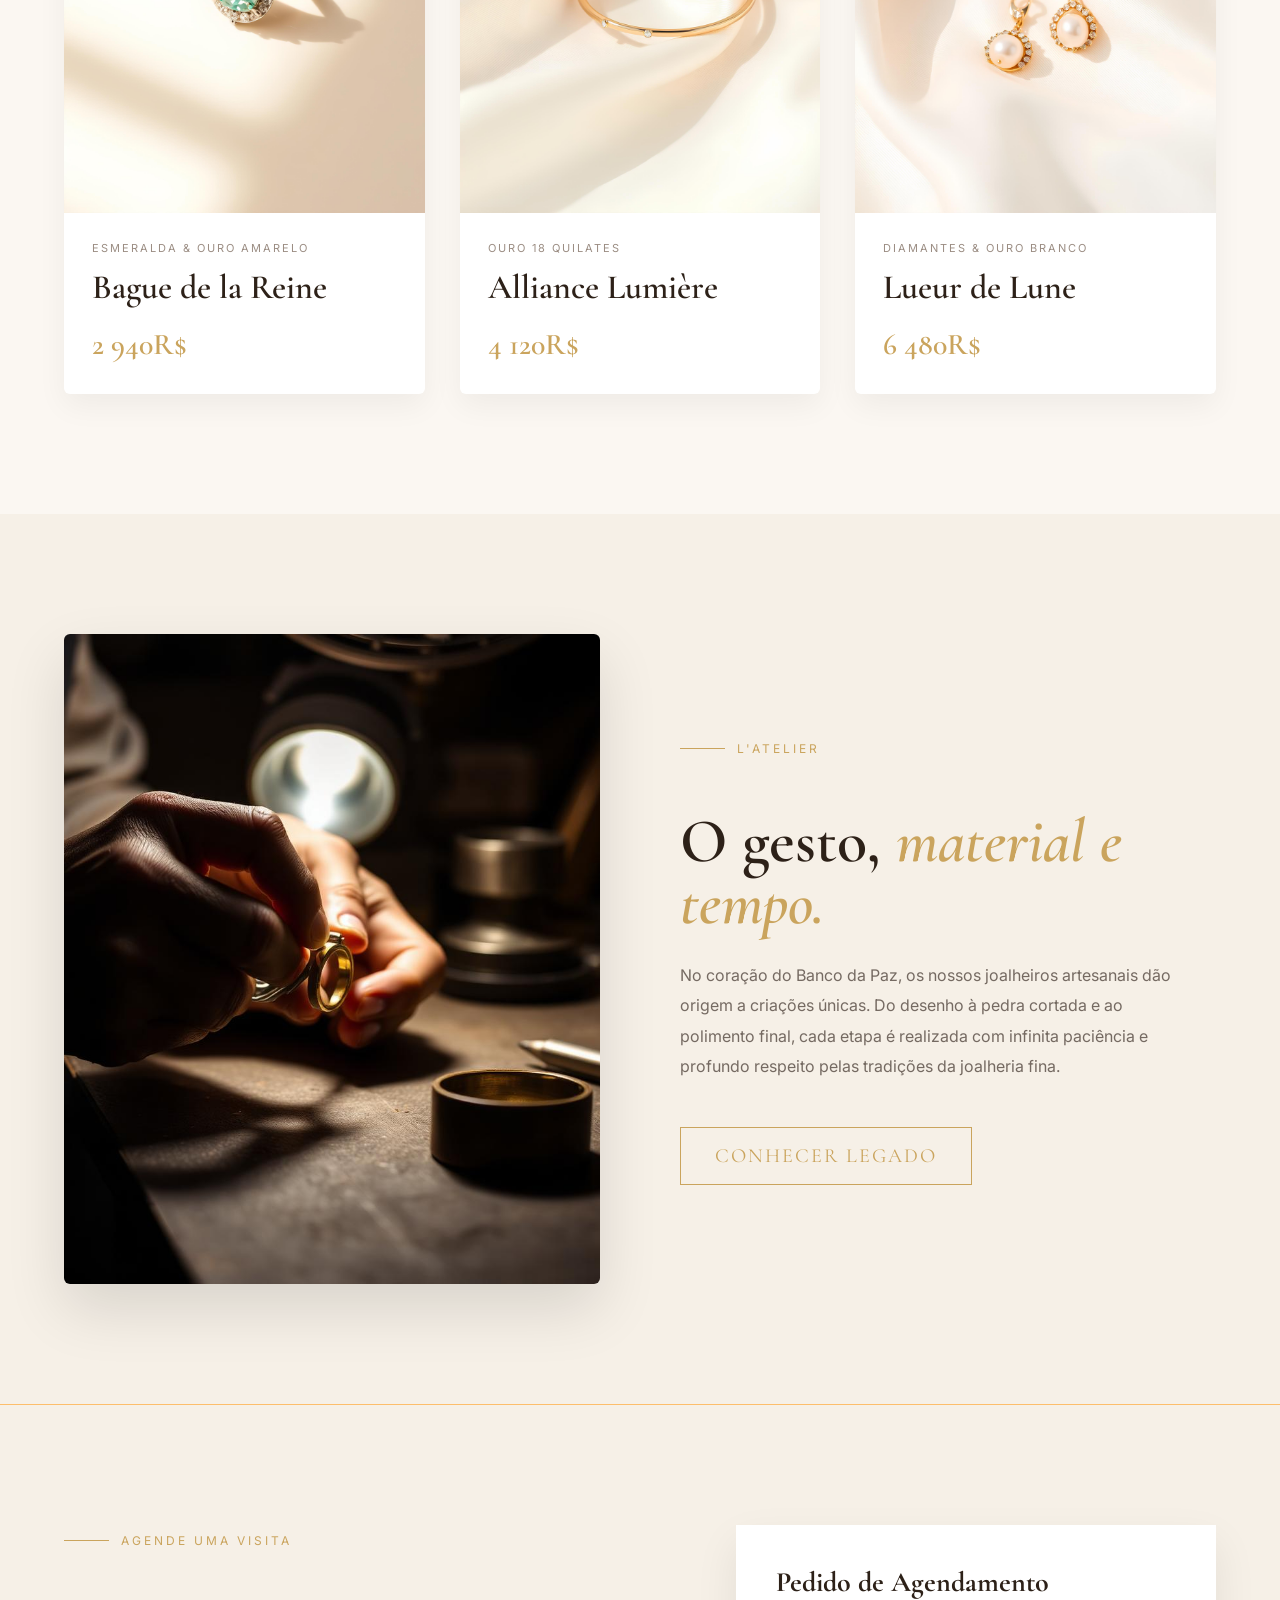
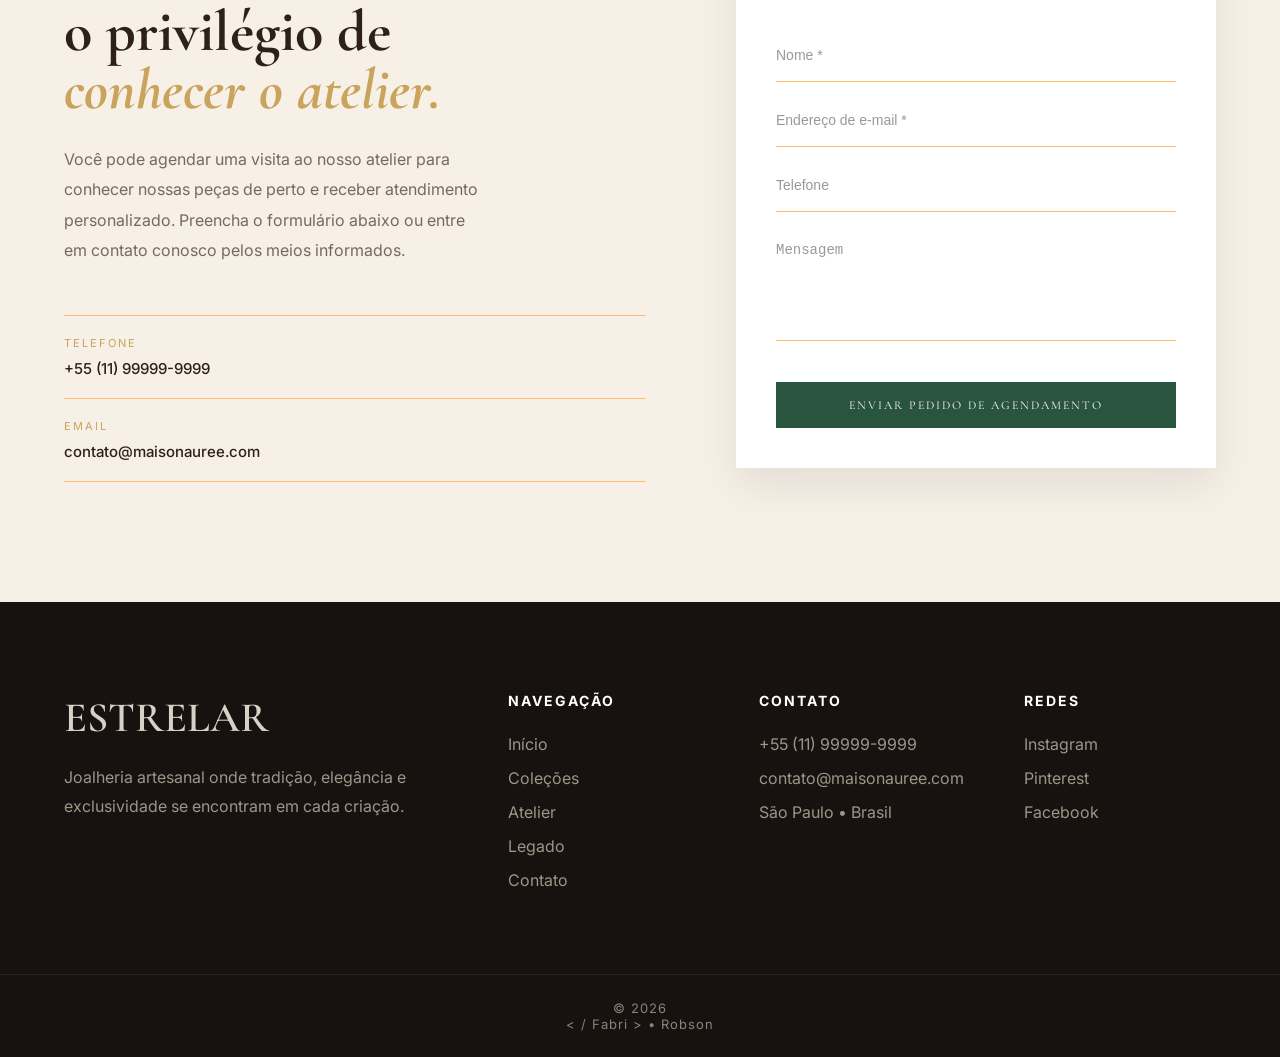
==== commit 942ea5ba: "Nome joias" ====
--- a/index.html
+++ b/index.html
@@ -6,6 +6,7 @@
     <meta name="viewport" content="width=device-width, initial-scale=1.0" />
     <title>ESTRELAR</title>
 
+    <link rel="shortcut icon" href="img/favicon.png" type="image/x-icon">
     <link rel="preconnect" href="https://fonts.googleapis.com">
     <link rel="preconnect" href="https://fonts.gstatic.com" crossorigin>
     <link
@@ -88,7 +89,7 @@
                 <img src="img/colar.jpeg" alt="Collier émeraude et diamants">
 
                 <div class="floating-card">
-                    <span>Émeraude Souveraine</span>
+                    <span>Émeraude Impériale</span>
                     <strong>Coleção Atelier 1923</strong>
                 </div>
             </div>
@@ -121,7 +122,7 @@
 
                     <div class="product-info">
                         <small>ESMERALDA &amp; OURO AMARELO</small>
-                        <h3>Bague Royale</h3>
+                        <h3>Bague de la Reine</h3>
                         <span class="price font">2 940R$</span>
                     </div>
                 </article>
@@ -135,7 +136,7 @@
 
                     <div class="product-info">
                         <small>OURO 18 QUILATES</small>
-                        <h3>Alliance d'Or</h3>
+                        <h3>Alliance Lumière</h3>
                         <span class="price font">4 120R$</span>
                     </div>
                 </article>
@@ -149,7 +150,7 @@
 
                     <div class="product-info">
                         <small>DIAMANTES &amp; OURO BRANCO</small>
-                        <h3>Éclat de Lune</h3>
+                        <h3>Lueur de Lune</h3>
                         <span class="price font">6 480R$</span>
                     </div>
                 </article>
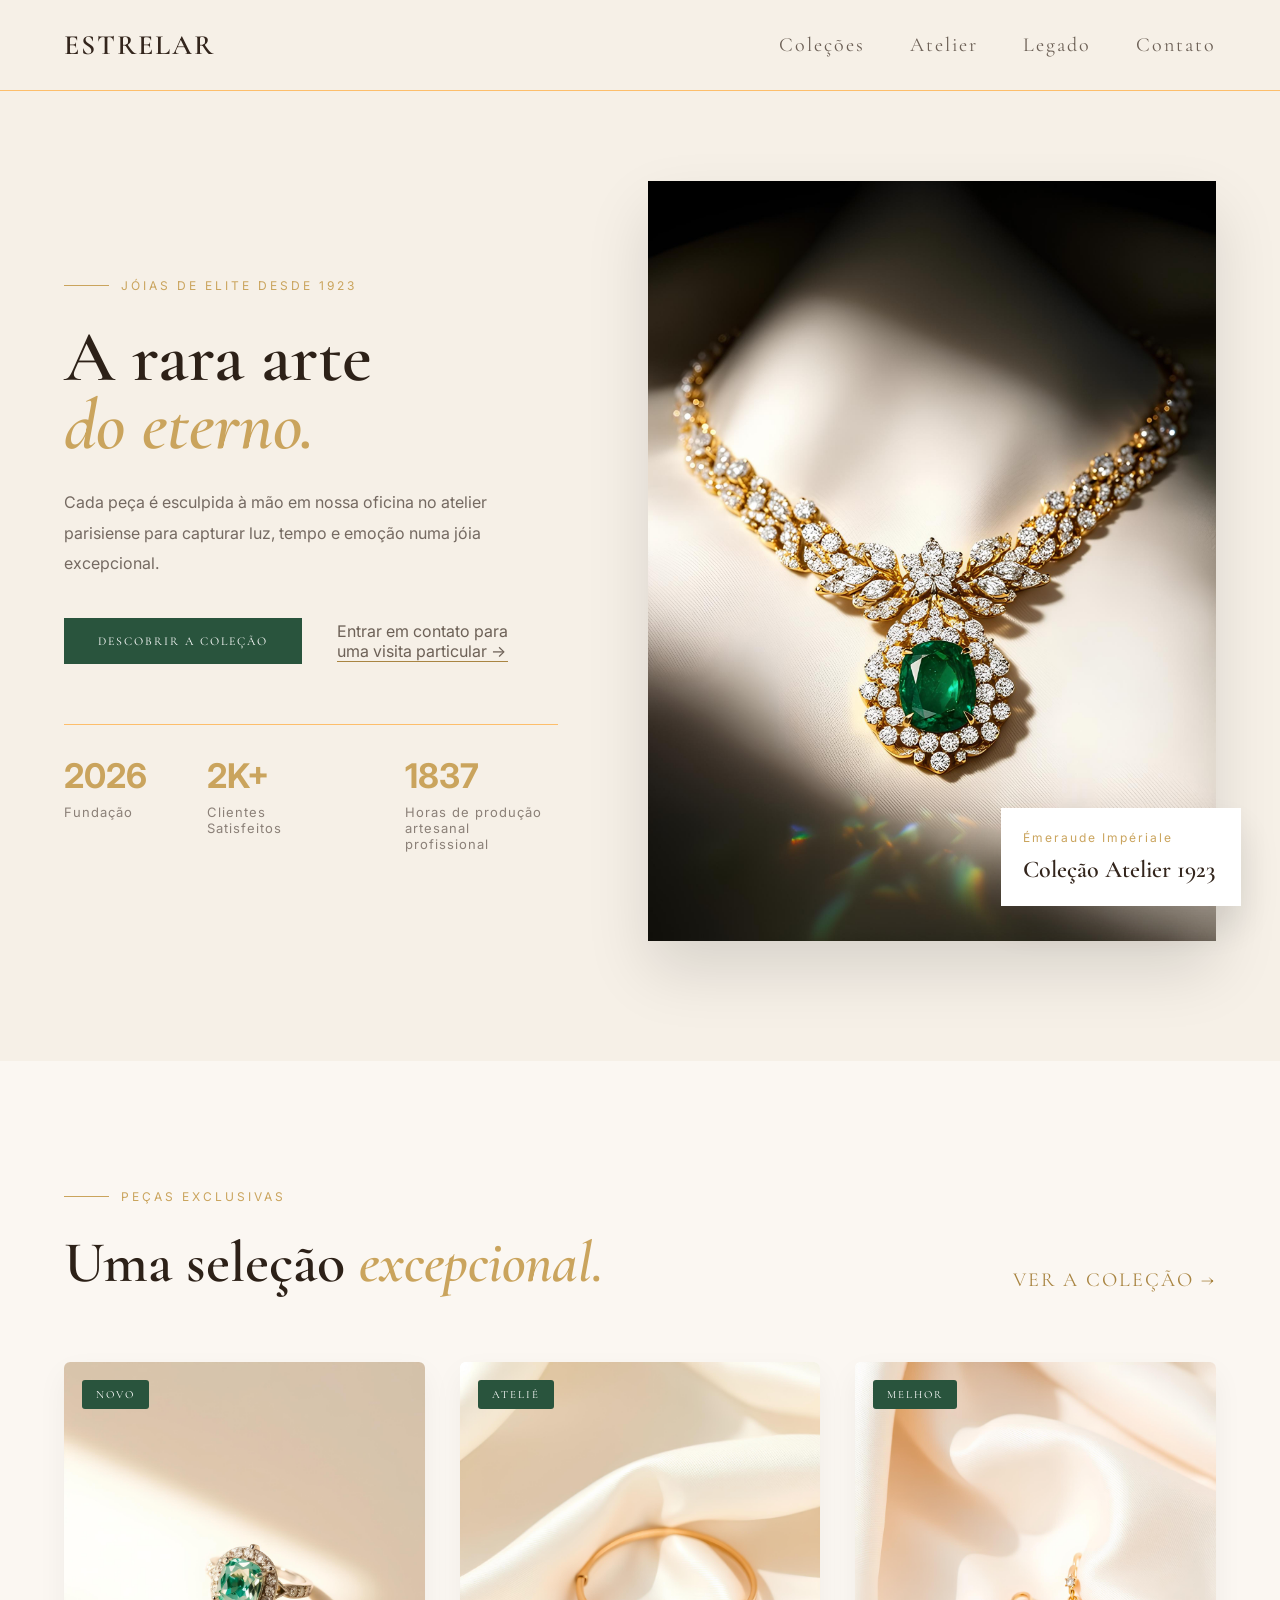
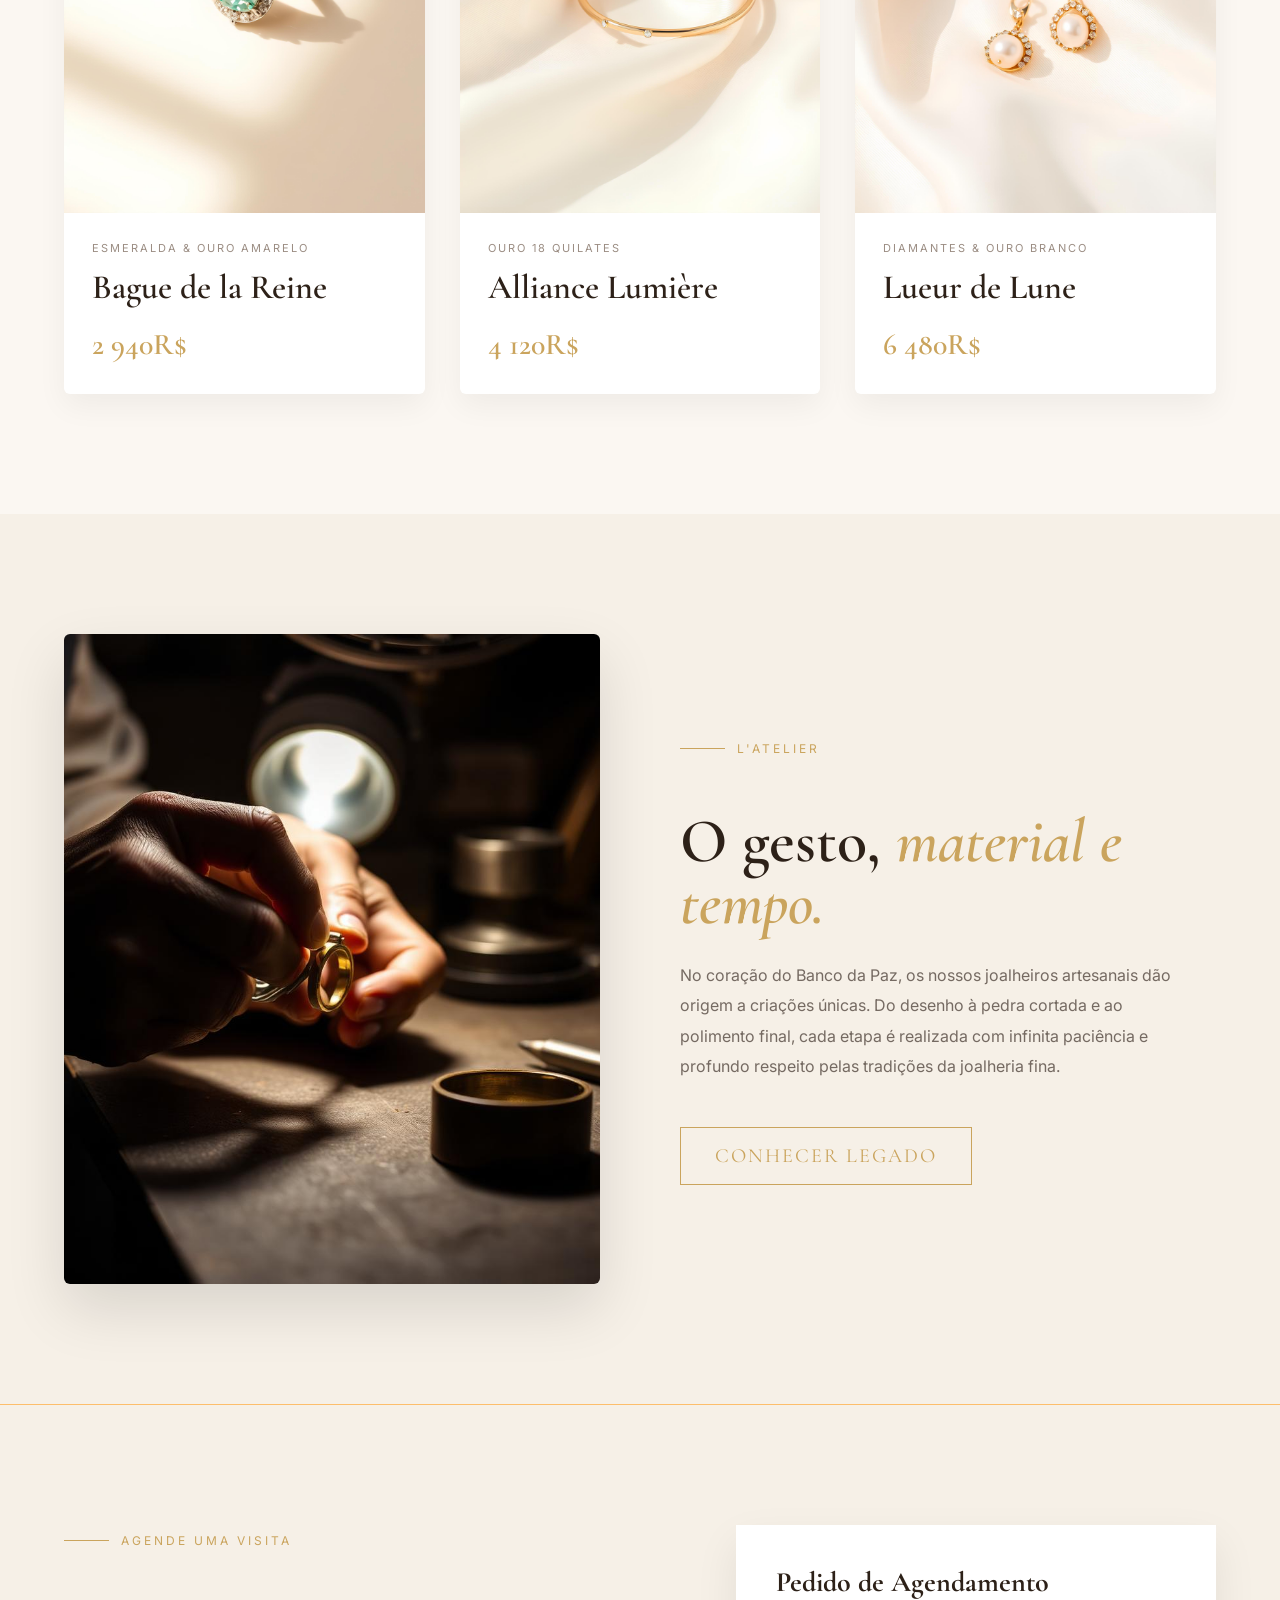
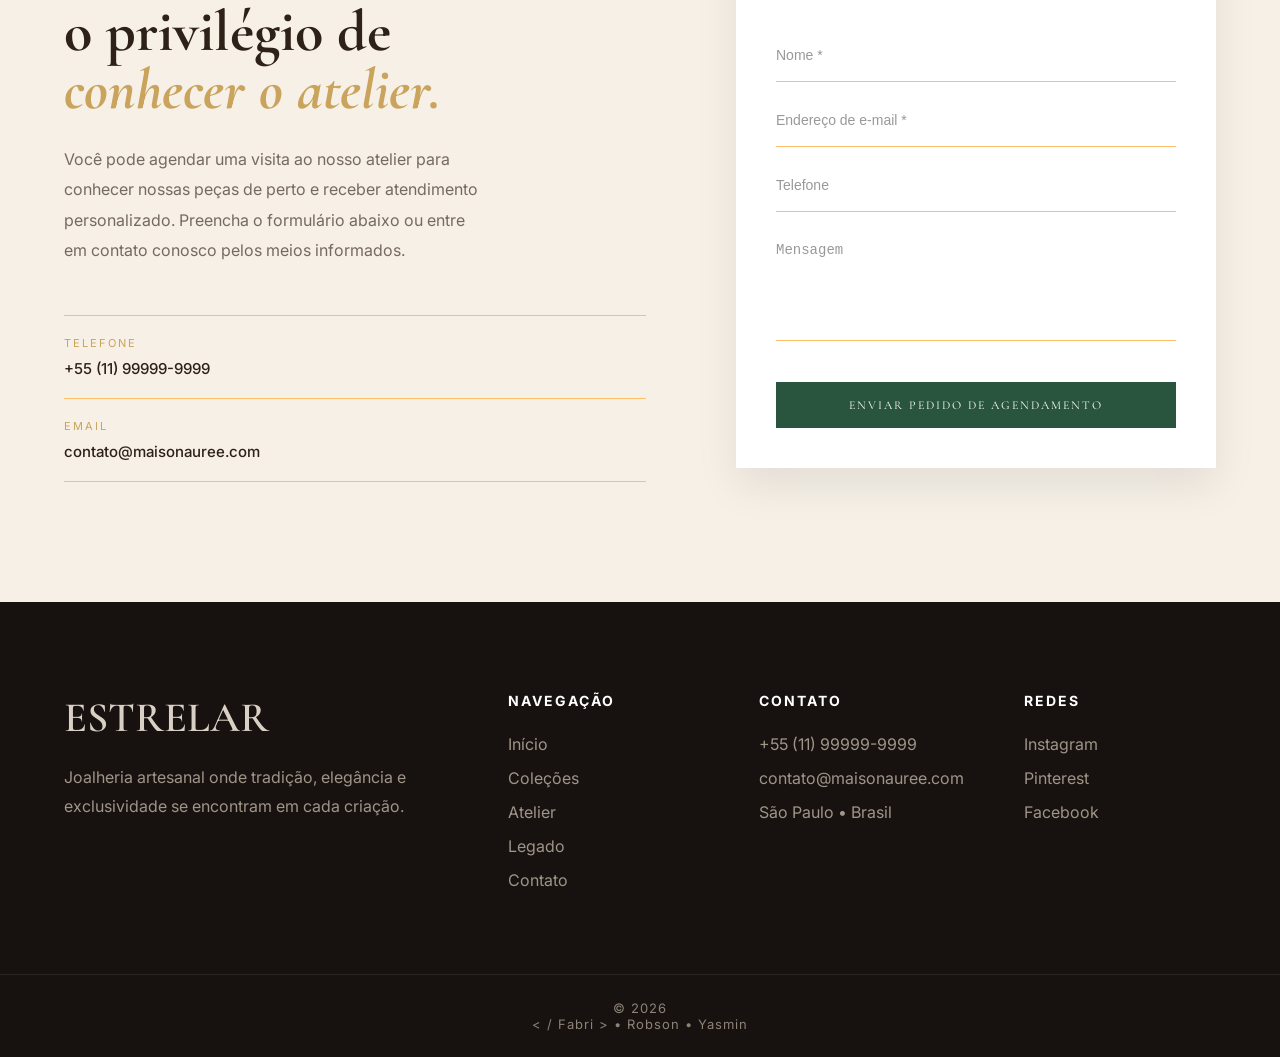
==== commit 7a3773d3: "Nome" ====
--- a/index.html
+++ b/index.html
@@ -295,7 +295,7 @@
             <div class="container">
 
                 <p>
-                    © 2026 <br> < / Fabri > • Robson
+                    © 2026 <br> < / Fabri > • Robson • Yasmin
                 </p>
 
             </div>
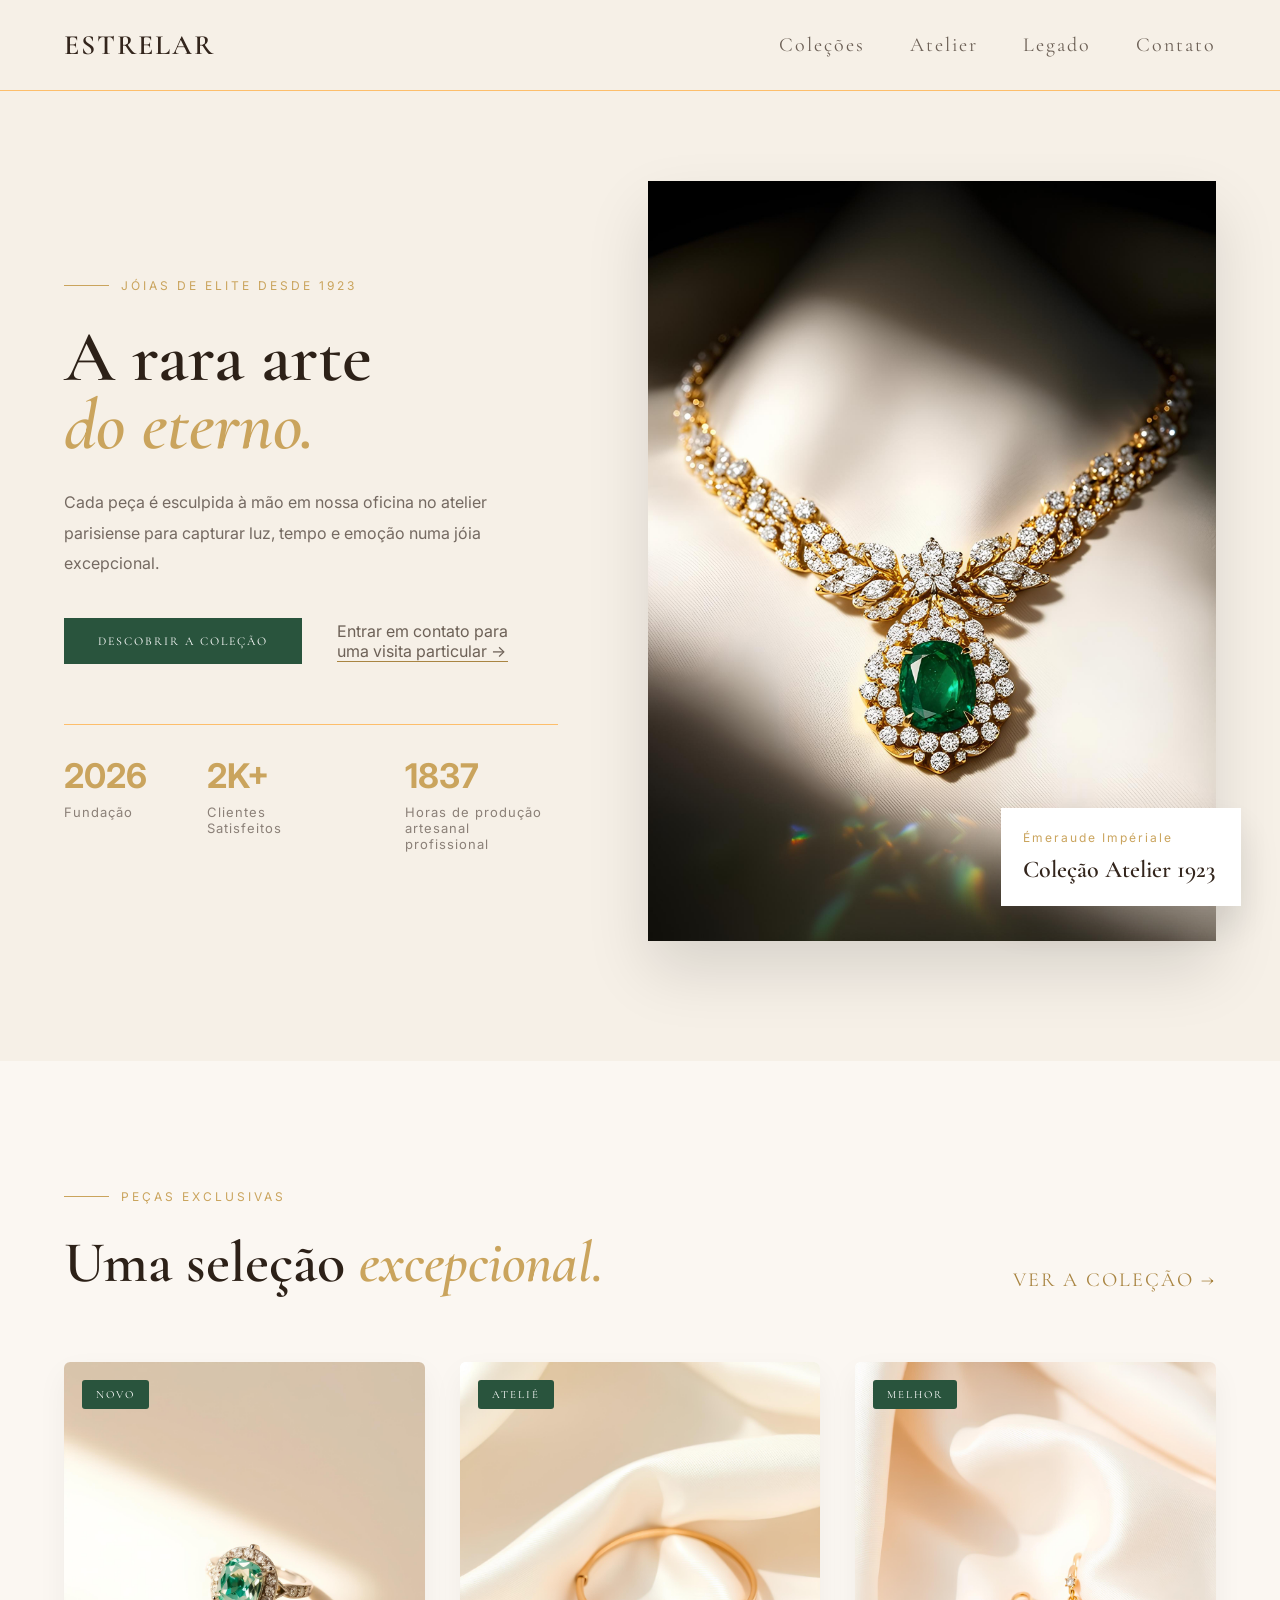
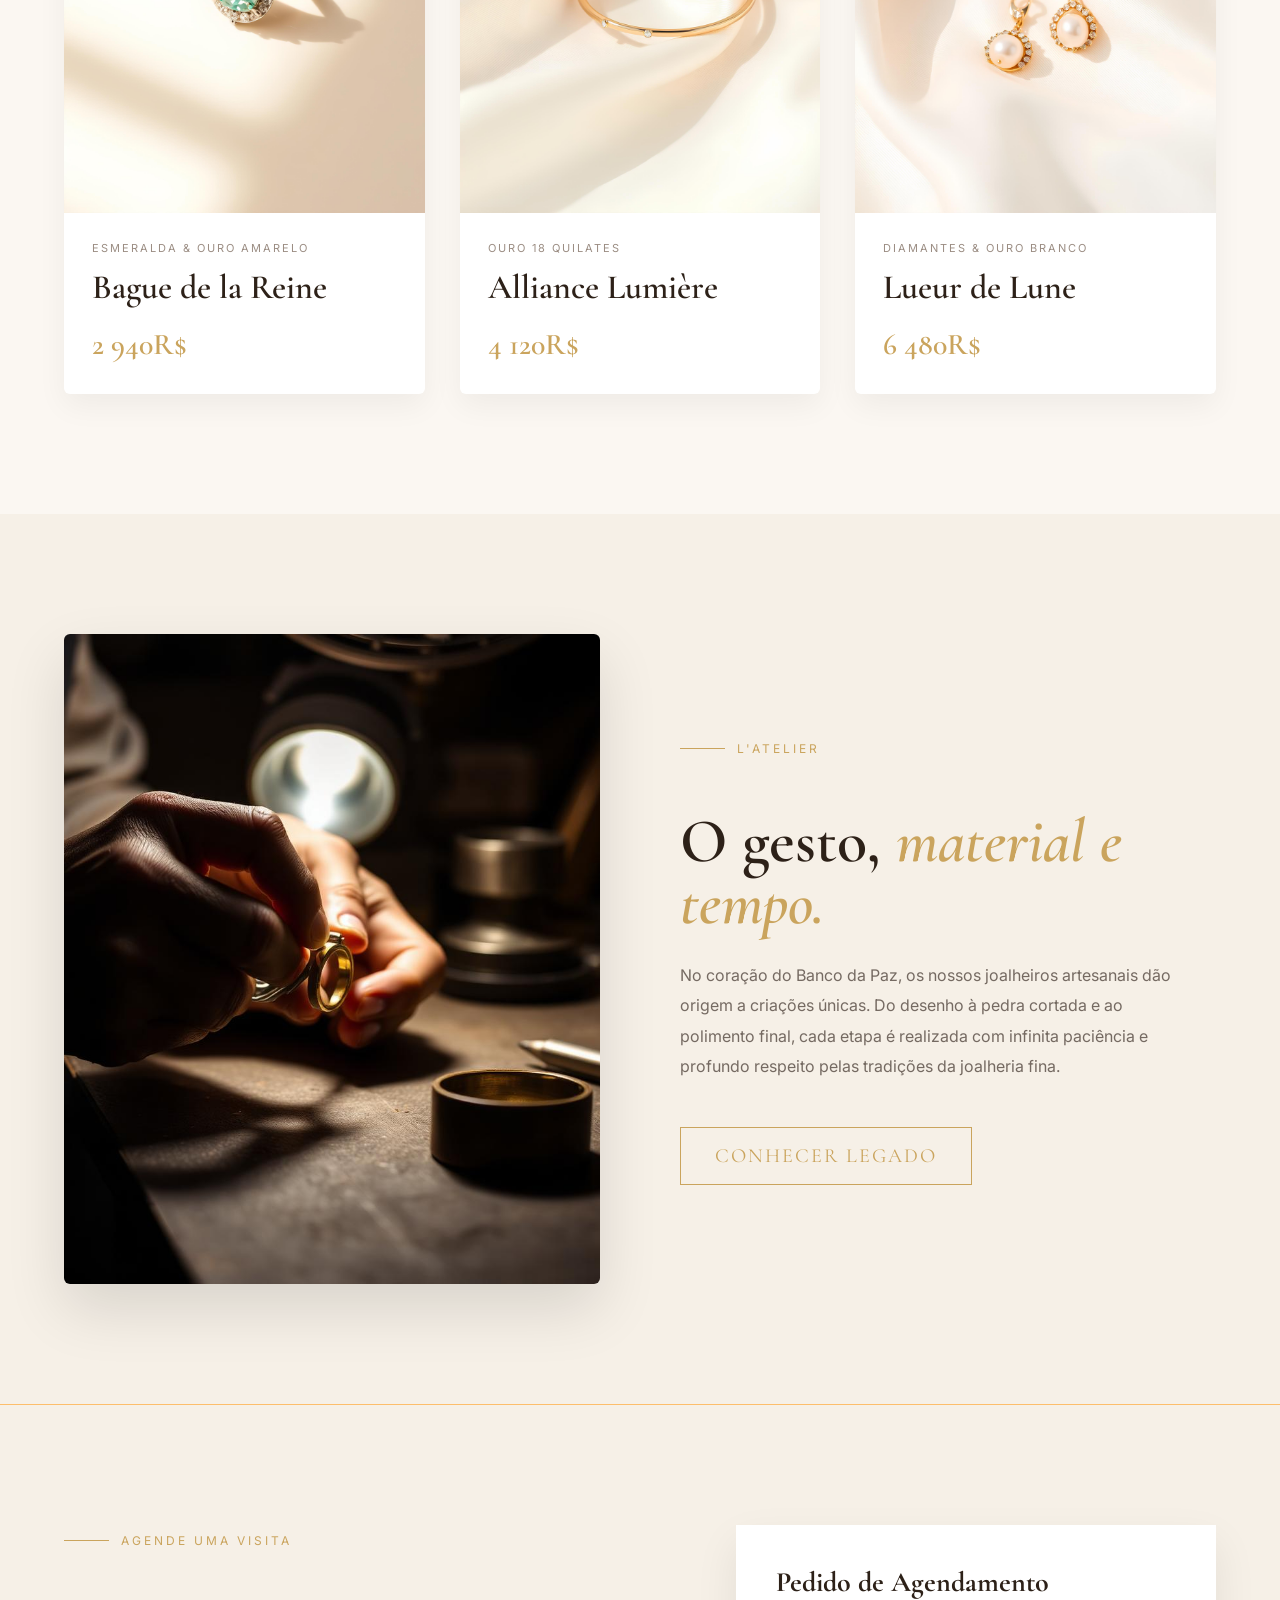
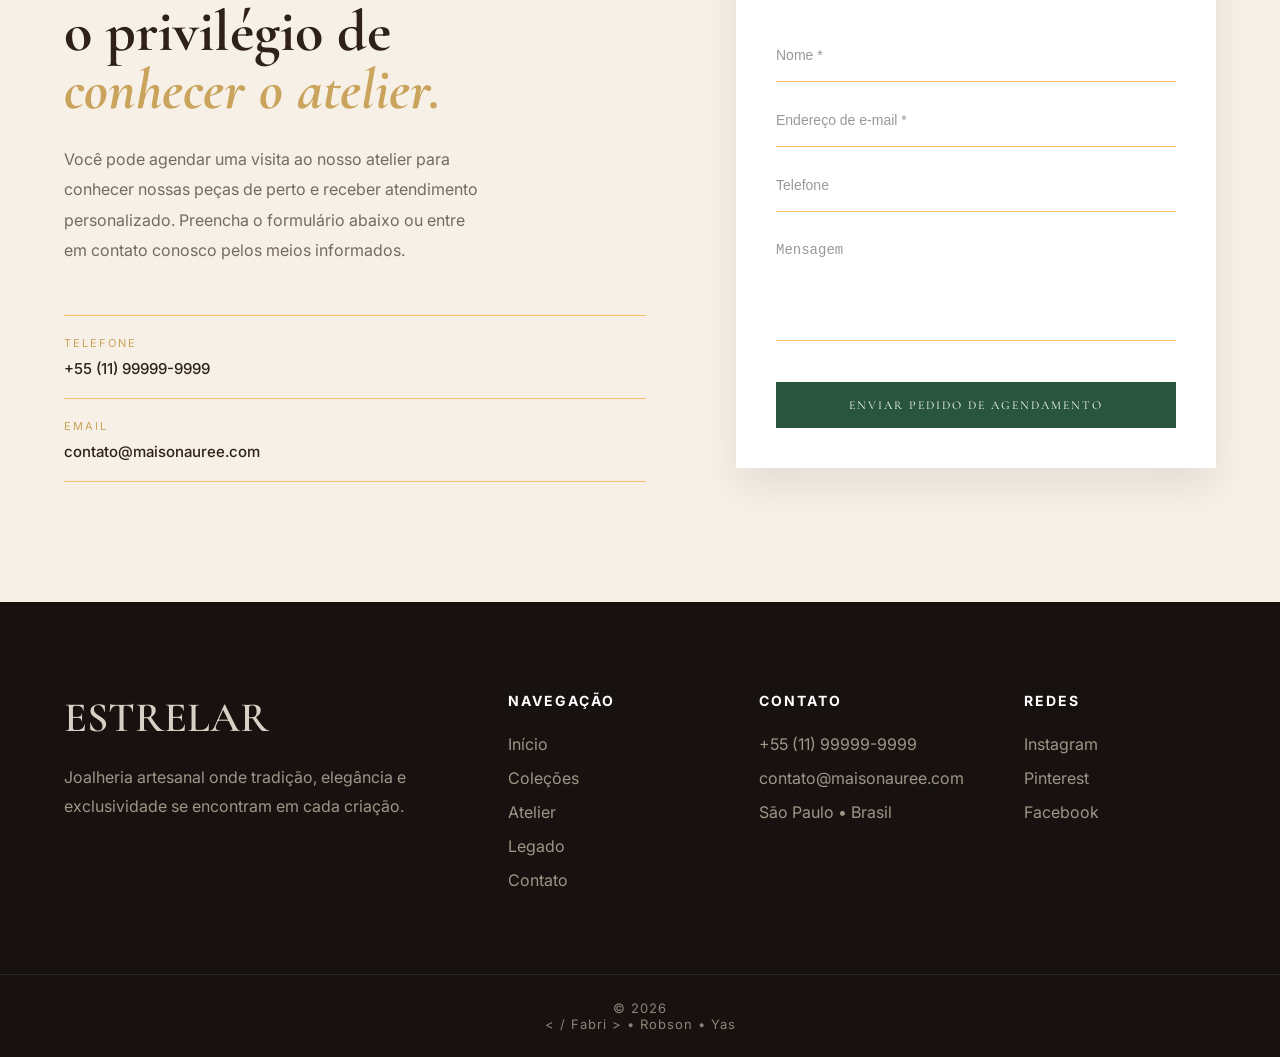
==== commit 6f4a4d2f: "tentativa de merge" ====
--- a/index.html
+++ b/index.html
@@ -295,7 +295,7 @@
             <div class="container">
 
                 <p>
-                    © 2026 <br> < / Fabri > • Robson • Yasmin
+                    © 2026 <br> < / Fabri > • Robson • Yas
                 </p>
 
             </div>
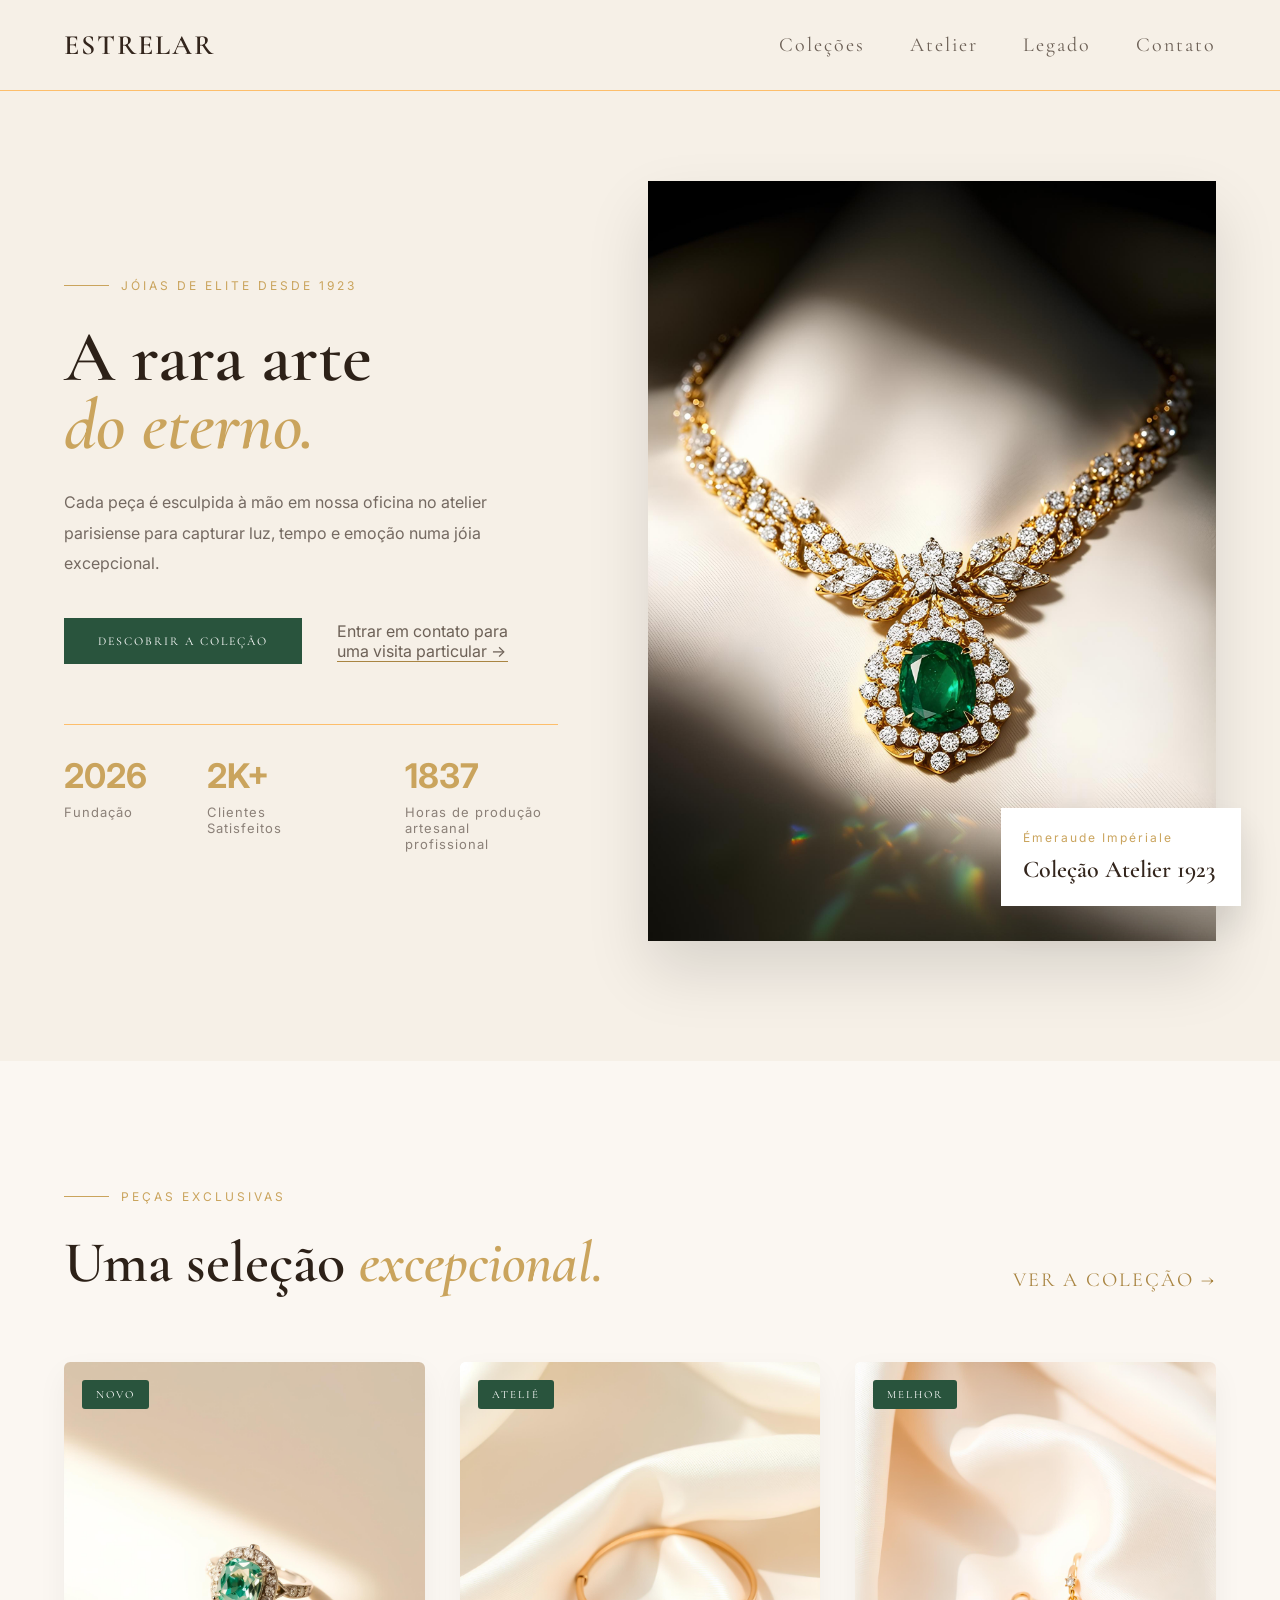
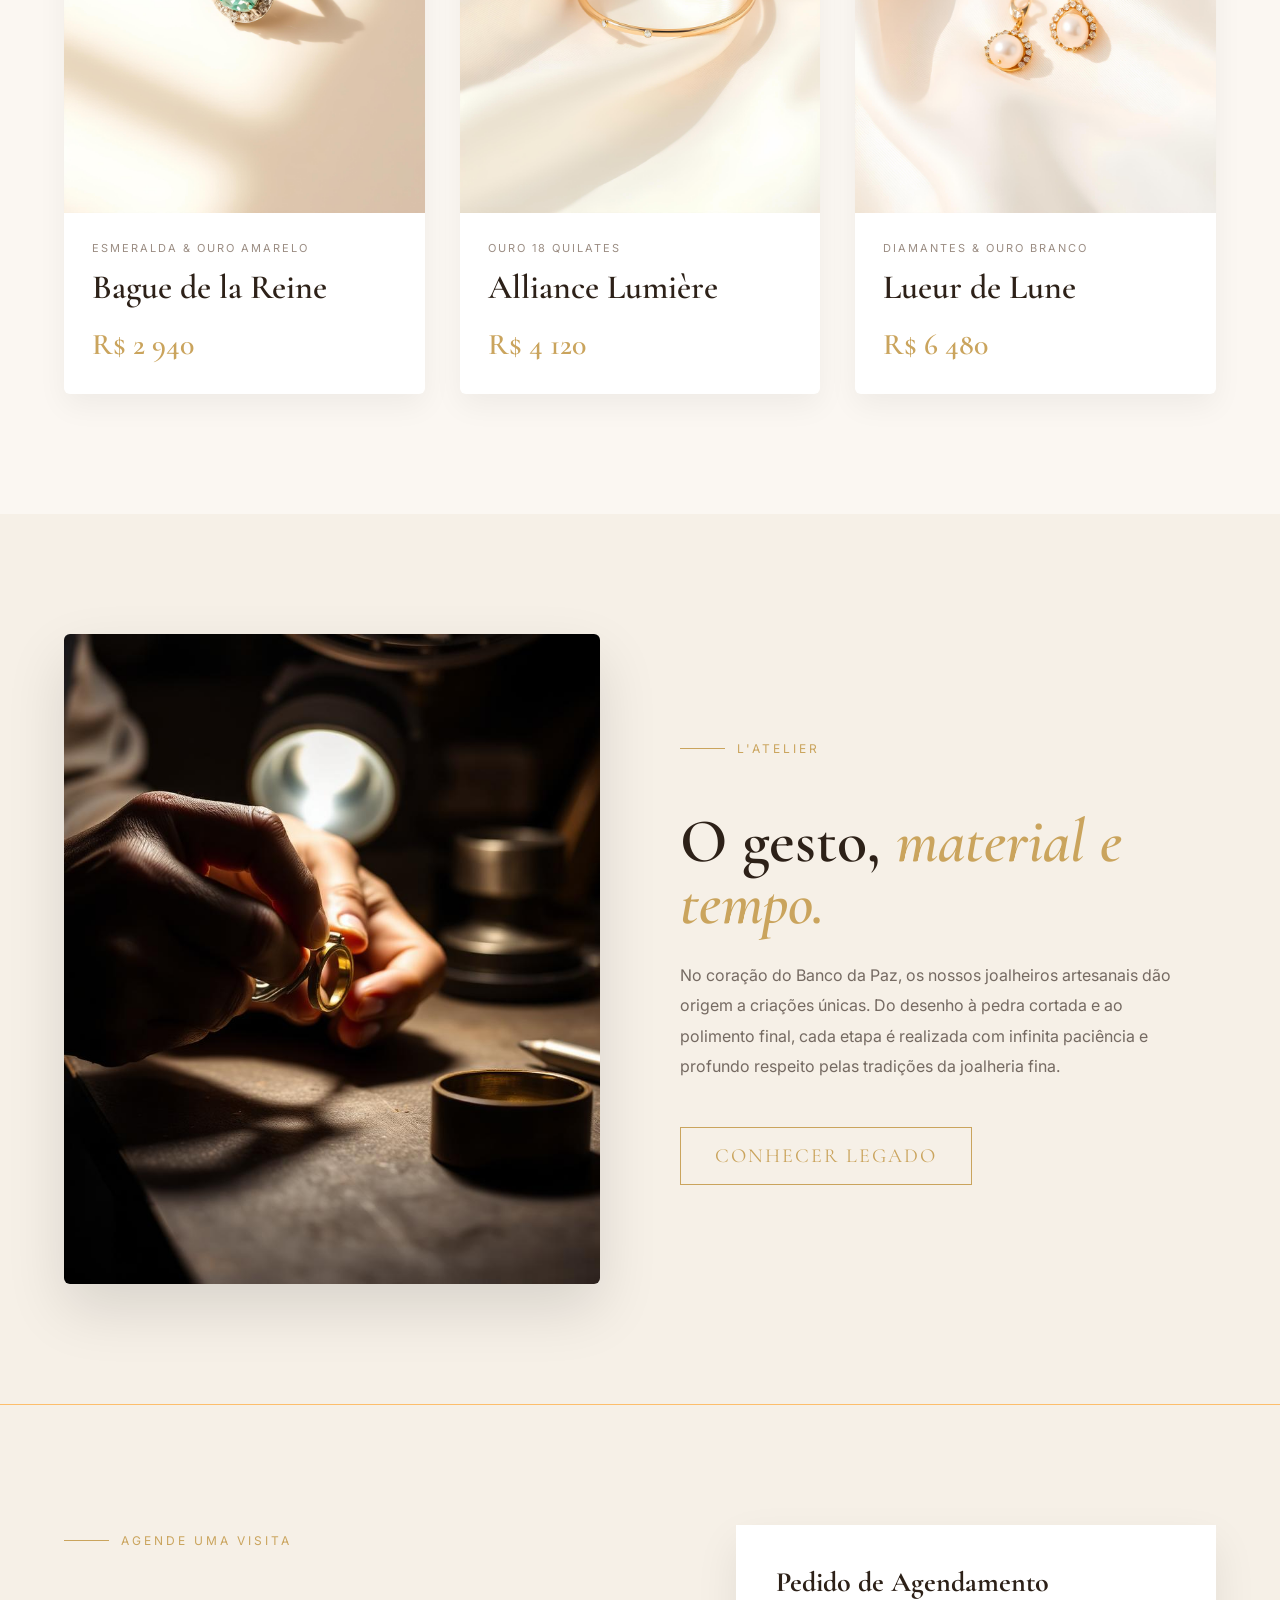
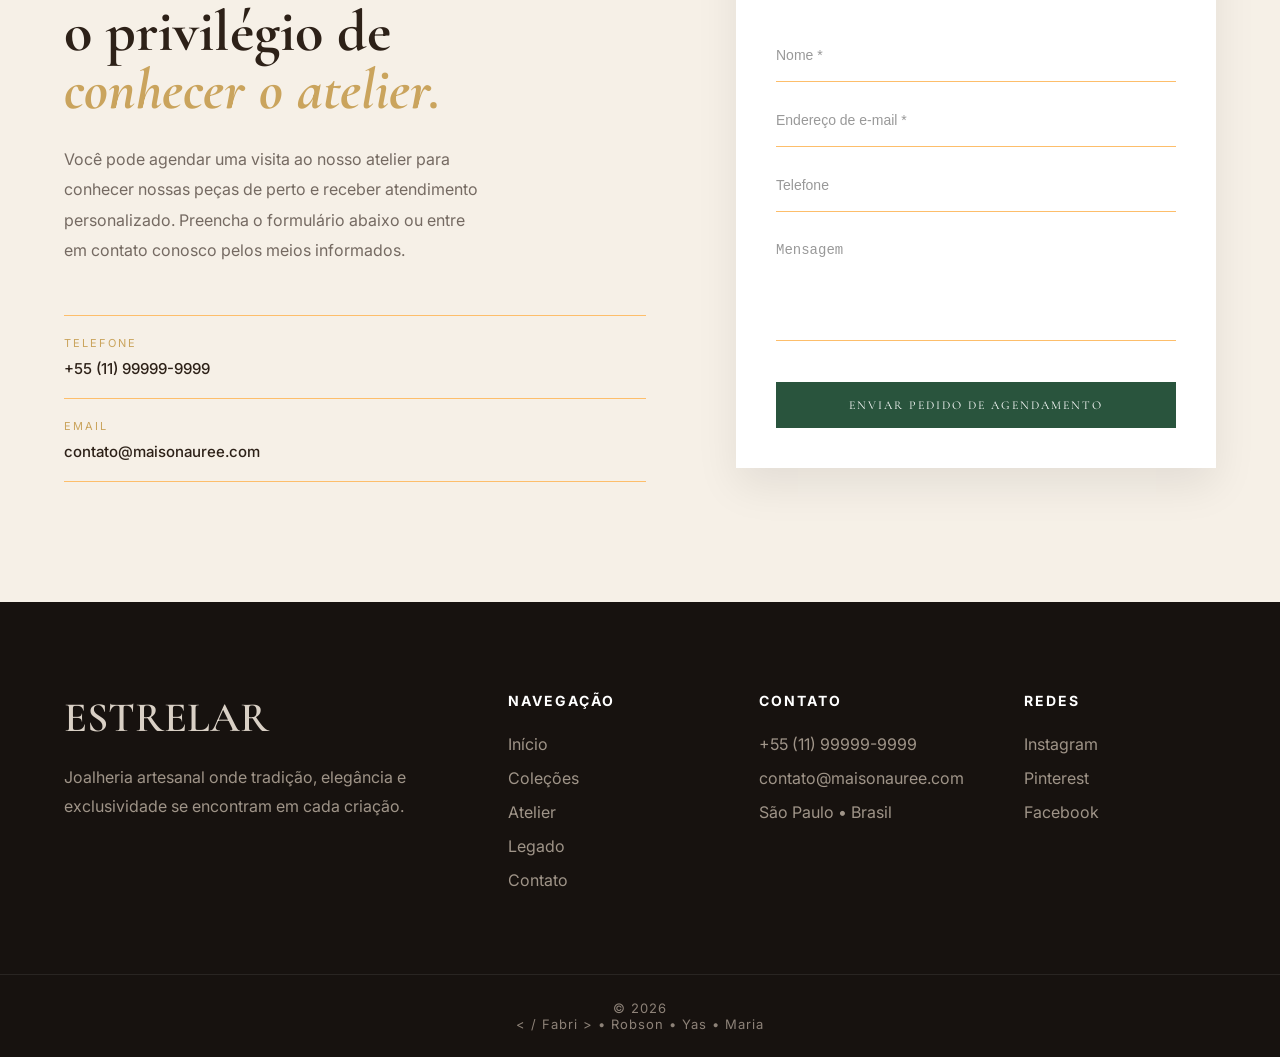
==== commit adccbdc1: "preco" ====
--- a/index.html
+++ b/index.html
@@ -123,7 +123,7 @@
                     <div class="product-info">
                         <small>ESMERALDA &amp; OURO AMARELO</small>
                         <h3>Bague de la Reine</h3>
-                        <span class="price font">2 940R$</span>
+                        <span class="price font">R$ 2 940</span>
                     </div>
                 </article>
 
@@ -137,7 +137,7 @@
                     <div class="product-info">
                         <small>OURO 18 QUILATES</small>
                         <h3>Alliance Lumière</h3>
-                        <span class="price font">4 120R$</span>
+                        <span class="price font">R$ 4 120</span>
                     </div>
                 </article>
 
@@ -151,7 +151,7 @@
                     <div class="product-info">
                         <small>DIAMANTES &amp; OURO BRANCO</small>
                         <h3>Lueur de Lune</h3>
-                        <span class="price font">6 480R$</span>
+                        <span class="price font">R$ 6 480</span>
                     </div>
                 </article>
 
@@ -295,7 +295,7 @@
             <div class="container">
 
                 <p>
-                    © 2026 <br> < / Fabri > • Robson • Yas
+                    © 2026 <br> < / Fabri > • Robson • Yas • Maria
                 </p>
 
             </div>
